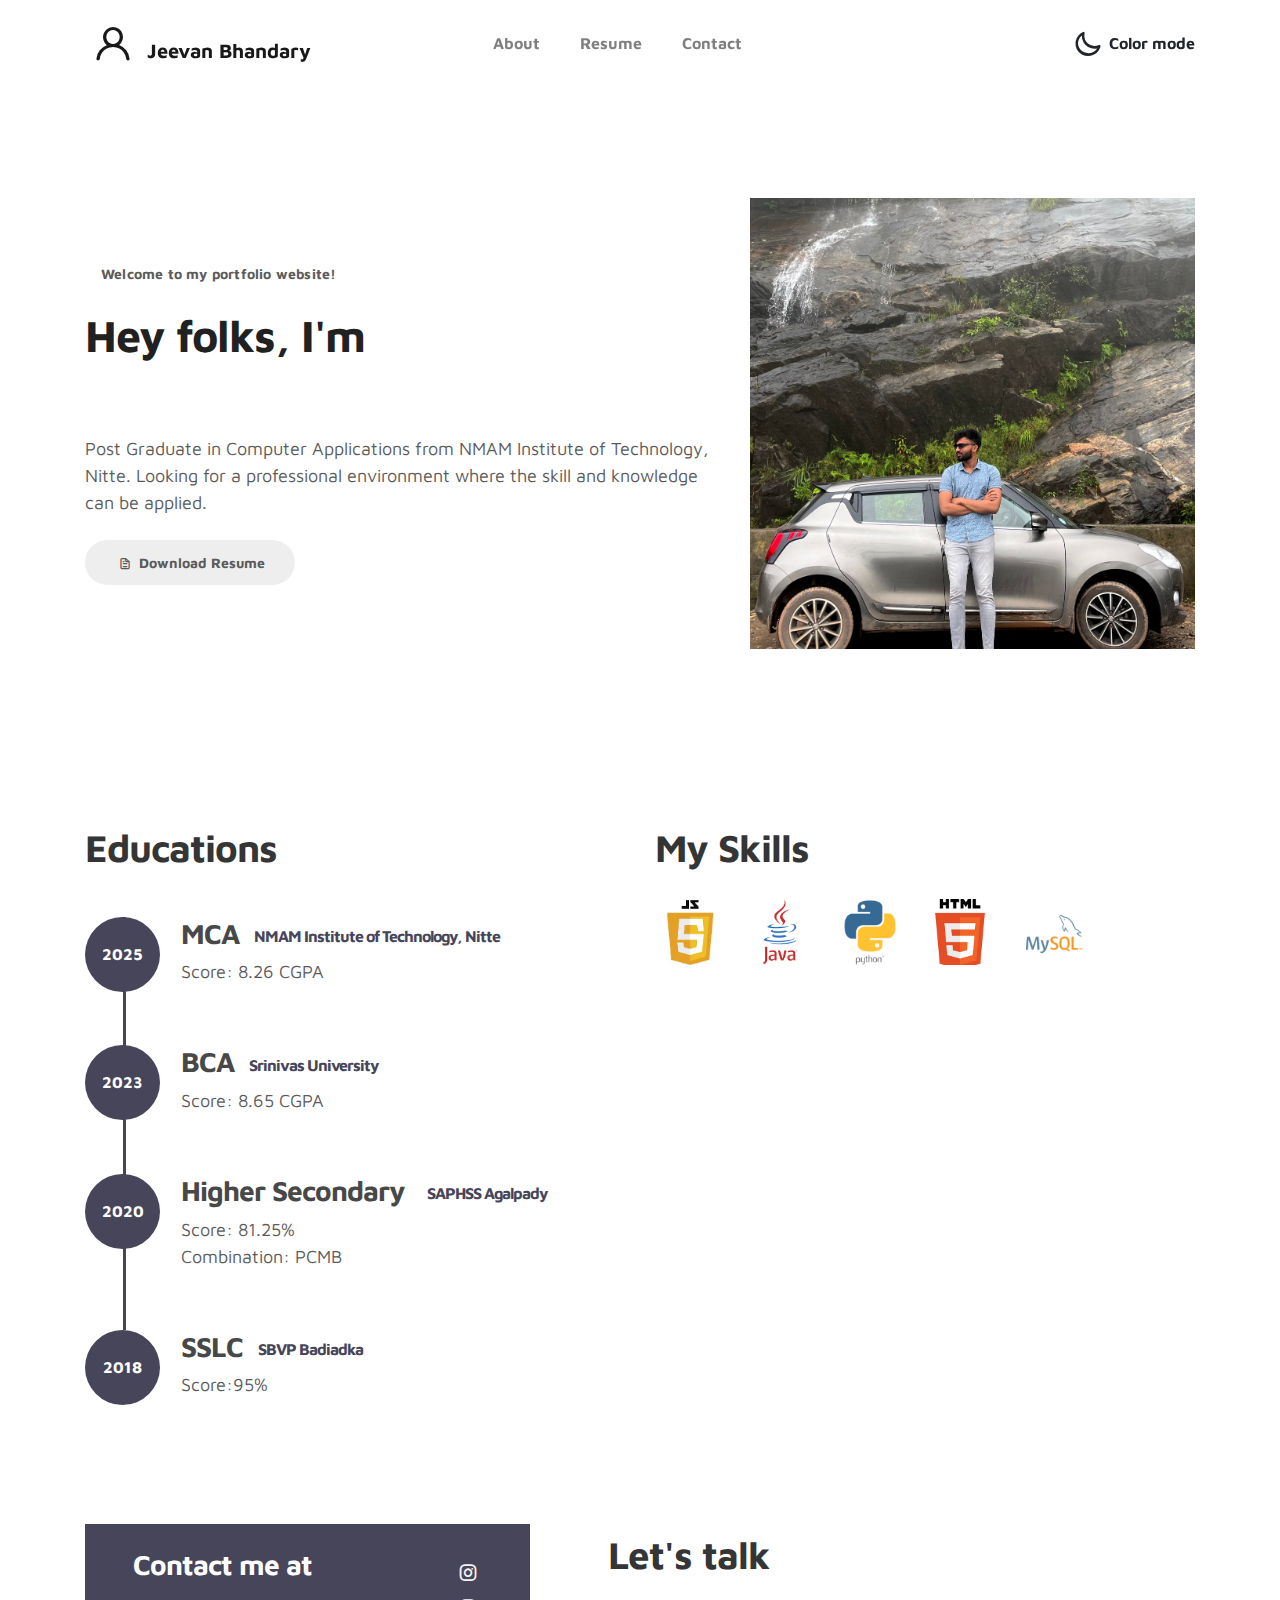
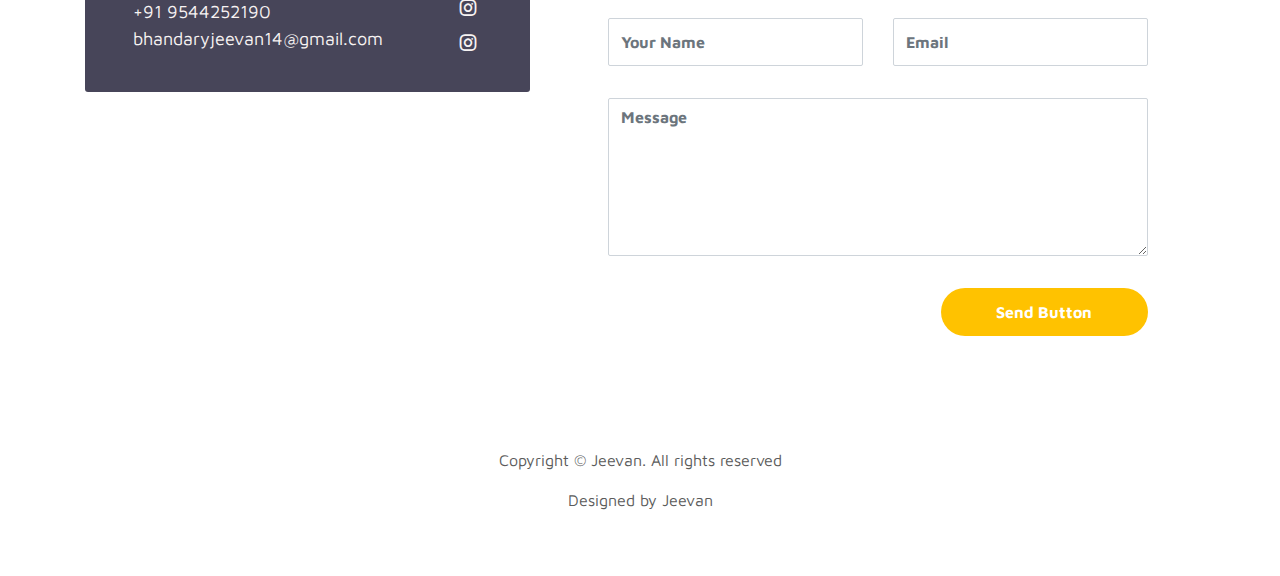
==== index.html @ 978b97c2 "Initial Commit" ====
<!doctype html>
<html lang="en">
  <head>
    <meta charset="utf-8">
    <meta name="viewport" content="width=device-width, initial-scale=1, shrink-to-fit=no">
    <meta name="description" content="">
    <meta name="author" content="">

    <title>Jeevan  Bhandary</title>

    <link rel="stylesheet" href="css/bootstrap.min.css">
    <link rel="stylesheet" href="css/unicons.css">
    <link rel="stylesheet" href="css/owl.carousel.min.css">
    <link rel="stylesheet" href="css/owl.theme.default.min.css">

    <!-- MAIN STYLE -->
    <link rel="stylesheet" href="css/tooplate-style.css">
    
<!--

Tooplate 2115 Marvel

https://www.tooplate.com/view/2115-marvel

-->
  </head>
  <body>

    <!-- MENU -->
    <nav class="navbar navbar-expand-sm navbar-light">
        <div class="container">
            <a class="navbar-brand" href="index.html"><i class='uil uil-user'></i> Jeevan Bhandary</a>

            <button class="navbar-toggler" type="button" data-toggle="collapse" data-target="#navbarNav" aria-controls="navbarNav" aria-expanded="false"
                aria-label="Toggle navigation">
                <span class="navbar-toggler-icon"></span>
                <span class="navbar-toggler-icon"></span>
                <span class="navbar-toggler-icon"></span>
            </button>

            <div class="collapse navbar-collapse" id="navbarNav">
                <ul class="navbar-nav mx-auto">
                    <li class="nav-item">
                        <a href="#about" class="nav-link"><span data-hover="About">About</span></a>
                    </li>
                    <!-- <li class="nav-item">
                        <a href="#project" class="nav-link"><span data-hover="Projects">Projects</span></a>
                    </li> -->
                    <li class="nav-item">
                        <a href="#resume" class="nav-link"><span data-hover="Resume">Resume</span></a>
                    </li>
                    <li class="nav-item">
                        <a href="#contact" class="nav-link"><span data-hover="Contact">Contact</span></a>
                    </li>
                </ul>

                <ul class="navbar-nav ml-lg-auto">
                    <div class="ml-lg-4">
                      <div class="color-mode d-lg-flex justify-content-center align-items-center">
                        <i class="color-mode-icon"></i>
                        Color mode
                      </div>
                    </div>
                </ul>
            </div>
        </div>
    </nav>

    <!-- ABOUT -->
    <section class="about full-screen d-lg-flex justify-content-center align-items-center" id="about">
        <div class="container">
            <div class="row">
                
                <div class="col-lg-7 col-md-12 col-12 d-flex align-items-center">
                    <div class="about-text">
                        <small class="small-text">Welcome to <span class="mobile-block">my portfolio website!</span></small>
                        <h1 class="animated animated-text">
                            <span class="mr-2">Hey folks, I'm</span>
                                <div class="animated-info">
                                    <span class="animated-item">Jeevan Bhandary </span>
                                    <span class="animated-item">MCA STUDENT</span>
                                    <span class="animated-item">Aspiring Software Developer</span>
                                </div>
                        </h1>
<br><br>
                        <p>Post Graduate in Computer Applications from NMAM Institute of Technology, Nitte.  Looking for a professional environment where the skill and knowledge can be applied.</p>
                        
                        <div class="custom-btn-group mt-4">
                          <a href="https://drive.google.com/file/d/1LUV8qBzth791BKgAysu0DZSqopSw77GV/view?usp=sharing" class="btn mr-lg-2 custom-btn"><i class='uil uil-file-alt'></i> Download Resume</a>
                          <!-- <a href="#contact" class="btn custom-btn custom-btn-bg custom-btn-link">Get a free quote</a> -->
                        </div>
                    </div>
                </div>

                <div class="col-lg-5 col-md-12 col-12">
                    <div class="about-image svg">
                        <img src="images/undraw/my_pic.jpg" class="img-fluid" alt="svg image">
                    </div>
                </div>

            </div>
        </div>
    </section>

    <!-- PROJECTS -->
    <!-- <section class="project py-5" id="project">
        <div class="container">
                
                <div class="row">
                  <div class="col-lg-11 text-center mx-auto col-12">

                      <div class="col-lg-8 mx-auto">
                        <h2>Things I have designed for digital media agencies</h2>
                      </div>

                      <div class="owl-carousel owl-theme">
                        <div class="item">
                          <div class="project-info">
                            <img src="images/project/project-image01.png" class="img-fluid" alt="project image">
                          </div>
                        </div>

                        <div class="item">
                          <div class="project-info">
                            <img src="images/project/project-image02.png" class="img-fluid" alt="project image">
                          </div>
                        </div>

                        <div class="item">
                          <div class="project-info">
                            <img src="images/project/project-image03.png" class="img-fluid" alt="project image">
                          </div>
                        </div>

                        <div class="item">
                          <div class="project-info">
                            <img src="images/project/project-image04.png" class="img-fluid" alt="project image">
                          </div>
                        </div>

                        <div class="item">
                          <div class="project-info">
                            <img src="images/project/project-image05.png" class="img-fluid" alt="project image">
                          </div>
                        </div>
                      </div>

                  </div>
                </div>
        </div>
    </section> -->

    <!-- FEATURES -->
    <section class="resume py-5 d-lg-flex justify-content-center align-items-center" id="resume">
        <div class="container">
            <div class="row">

                <!-- <div class="col-lg-6 col-12">
                  <h2 class="mb-4">Experiences</h2>

                    <div class="timeline">
                        <div class="timeline-wrapper">
                             <div class="timeline-yr">
                                  <span>2019</span>
                             </div>
                             <div class="timeline-info">
                                  <h3><span>Project Manager</span><small>Best Studio</small></h3>
                                  <p>Proin ornare non purus ut rutrum. Nulla facilisi. Aliquam laoreet libero ac pharetra feugiat. Cras ac fermentum nunc, a faucibus nunc.</p>
                             </div>
                        </div>

                        <div class="timeline-wrapper">
                            <div class="timeline-yr">
                                <span>2018</span>
                            </div>
                            <div class="timeline-info">
                                <h3><span>UX Designer</span><small>Digital Ace</small></h3>
                                <p>Fusce rutrum augue id orci rhoncus molestie. Nunc auctor dignissim lacus vel iaculis.</p>
                            </div>
                        </div>

                        <div class="timeline-wrapper">
                            <div class="timeline-yr">
                                <span>2016</span>
                            </div>
                            <div class="timeline-info">
                                <h3><span>UI Freelancer</h3>
                                <p>Sed fringilla vitae enim sit amet cursus. Sed cursus dictum tortor quis pharetra. Pellentesque habitant morbi tristique senectus et netus et malesuada fames ac turpis egestas.</p>
                            </div>
                        </div>
                        
                        <div class="timeline-wrapper">
                            <div class="timeline-yr">
                                <span>2014</span>
                            </div>
                            <div class="timeline-info">
                                <h3><span>Junior Designer<small>Crafted Co.</small></h3>
                                <p>Cras scelerisque scelerisque condimentum. Nullam at volutpat mi. Nunc auctor ipsum eget magna consequat viverra.</p>
                            </div>
                        </div>

                    </div>
                </div> -->

                <div class="col-lg-6 col-12">
                  <h2 class="mb-4 mobile-mt-2">Educations</h2>

                    <div class="timeline">
                      <div class="timeline-wrapper">
                        <div class="timeline-yr">
                            <span>2025</span>
                        </div>
                        <div class="timeline-info">
                            <h3><span>MCA</span><small>NMAM Institute of Technology, Nitte</small></h3>
                            <p>Score: 8.26 CGPA</p>
                        </div>
                    </div>
                        <div class="timeline-wrapper">
                             <div class="timeline-yr">
                                  <span>2023</span>
                             </div>
                             <div class="timeline-info">
                                  <h3><span>BCA</span><small>Srinivas University</small></h3>
                                  <p> Score: 8.65 CGPA</p>
                             </div>
                        </div>

                        <div class="timeline-wrapper">
                            <div class="timeline-yr">
                                <span>2020</span>
                            </div>
                            <div class="timeline-info">
                                <h3><span>Higher Secondary </span><small>SAPHSS Agalpady</small></h3>
                                <p>Score: 81.25%<br>Combination: PCMB</p>
                            </div>
                        </div>
                        
                        <div class="timeline-wrapper">
                            <div class="timeline-yr">
                                <span>2018</span>
                            </div>
                            <div class="timeline-info">
                              <h3><span>SSLC</span><small>SBVP Badiadka</small></h3>
                              <p>Score:95%</p>
                            </div>
                        </div>

                    </div>
                </div>

                <div class="col-lg-6 col-12">
                  <h2 class="mb-4 mobile-mt-2">My Skills</h2>

                       
                  <img src="images/undraw/js.jpeg" height="70" width="70" class="img-fluid" alt="svg image">&nbsp; &nbsp;
                  <img src="images/undraw/java.png" height="70" width="70" class="img-fluid" alt="svg image">&nbsp; &nbsp; 
                  <img src="images/undraw/python.png" height="70" width="70" class="img-fluid" alt="svg image">&nbsp; &nbsp;
                  <img src="images/undraw/html.png" height="70" width="70" class="img-fluid" alt="svg image">&nbsp; &nbsp;
                  <img src="images/undraw/mysql.png" height="80" width="80" class="img-fluid" alt="svg image">&nbsp; &nbsp;


                </div>
                    

                    </div>
                </div>
                
          
    </section>

    <!-- CONTACT -->
    <section class="contact py-5" id="contact">
      <div class="container">
        <div class="row">
          
          <div class="col-lg-5 mr-lg-5 col-12">
            <!-- <div class="google-map w-100">
              <iframe src="https://www.google.com/maps/embed?pb=!1m18!1m12!1m3!1d12088.558402180099!2d-73.99373482142036!3d40.75895421922642!2m3!1f0!2f0!3f0!3m2!1i1024!2i768!4f13.1!3m3!1m2!1s0x89c25855b8fb3083%3A0xa0f9aef176042a5c!2sTheater+District%2C+New+York%2C+NY%2C+USA!5e0!3m2!1sen!2smm!4v1549875377188" width="400" height="300" frameborder="0" style="border:0" allowfullscreen></iframe>
            </div> -->

            <div class="contact-info d-flex justify-content-between align-items-center py-4 px-lg-5">
                <div class="contact-info-item">
                  <h3 class="mb-3 text-white">Contact me at</h3>
                  <p class="footer-text mb-0">+91 9544252190</p>
                  <p><a href="mailto:bhandaryjeevan14@gmail.com">bhandaryjeevan14@gmail.com</a></p>
                </div>

                <ul class="social-links">
                     <li><a href="https://github.com/jeevanbhandary" class="uil uil-instagram" data-toggle="tooltip" data-placement="left" title="Dribbble"></a></li>
                     <li><a href="#" class="uil uil-instagram" data-toggle="tooltip" data-placement="left" title="Instagram"></a></li>
                     <li><a href="https://www.linkedin.com/in/jeevan-bhandary/" class="uil uil-instagram" data-toggle="tooltip" data-placement="left" title="Youtube"></a></li>
                </ul>
            </div>
          </div>

          <div class="col-lg-6 col-12">
            <div class="contact-form">
              <h2 class="mb-4"> Let's talk</h2>

              <form action="" method="get">
                <div class="row">
                  <div class="col-lg-6 col-12">
                    <input type="text" class="form-control" name="name" placeholder="Your Name" id="name">
                  </div>

                  <div class="col-lg-6 col-12">
                    <input type="email" class="form-control" name="email" placeholder="Email" id="email">
                  </div>

                  <div class="col-12">
                    <textarea name="message" rows="6" class="form-control" id="message" placeholder="Message"></textarea>
                  </div>

                  <div class="ml-lg-auto col-lg-5 col-12">
                    <input type="submit" class="form-control submit-btn" value="Send Button">
                  </div>
                </div>
              </form>
            </div>
          </div>

        </div>
      </div>
    </section>

    <!-- FOOTER -->
     <footer class="footer py-5">
          <div class="container">
               <div class="row">

                    <div class="col-lg-12 col-12">                                
                        <p class="copyright-text text-center">Copyright &copy; Jeevan. All rights reserved</p>
                        <p class="copyright-text text-center">Designed by Jeevan</p>
                    </div>
                    
               </div>
          </div>
     </footer>

    <script src="js/jquery-3.3.1.min.js"></script>
    <script src="js/popper.min.js"></script>
    <script src="js/bootstrap.min.js"></script>
    <script src="js/Headroom.js"></script>
    <script src="js/jQuery.headroom.js"></script>
    <script src="js/owl.carousel.min.js"></script>
    <script src="js/smoothscroll.js"></script>
    <script src="js/custom.js"></script>

  </body>
</html>
---- css/unicons.css ----
@font-face {
  font-family: 'unicons';
  src: url('../font/unicons.eot?42479262');
  src: url('../font/unicons.eot?42479262#iefix') format('embedded-opentype'),
       url('../font/unicons.woff2?42479262') format('woff2'),
       url('../font/unicons.woff?42479262') format('woff'),
       url('../font/unicons.ttf?42479262') format('truetype'),
       url('../font/unicons.svg?42479262#unicons') format('svg');
  font-weight: normal;
  font-style: normal;
}
/* Chrome hack: SVG is rendered more smooth in Windozze. 100% magic, uncomment if you need it. */
/* Note, that will break hinting! In other OS-es font will be not as sharp as it could be */
/*
@media screen and (-webkit-min-device-pixel-ratio:0) {
  @font-face {
    font-family: 'unicons';
    src: url('../font/unicons.svg?42479262#unicons') format('svg');
  }
}
*/
 
 [class^="uil-"]:before, [class*=" uil-"]:before {
  font-family: "unicons";
  font-style: normal;
  font-weight: normal;
  speak: none;
 
  display: inline-block;
  text-decoration: inherit;
  width: 1em;
  margin-right: .2em;
  text-align: center;
  /* opacity: .8; */
 
  /* For safety - reset parent styles, that can break glyph codes*/
  font-variant: normal;
  text-transform: none;
 
  /* fix buttons height, for twitter bootstrap */
  line-height: 1em;
 
  /* Animation center compensation - margins should be symmetric */
  /* remove if not needed */
  margin-left: .2em;
 
  /* you can be more comfortable with increased icons size */
  /* font-size: 120%; */
 
  /* Font smoothing. That was taken from TWBS */
  -webkit-font-smoothing: antialiased;
  -moz-osx-font-smoothing: grayscale;
 
  /* Uncomment for 3D effect */
  /* text-shadow: 1px 1px 1px rgba(127, 127, 127, 0.3); */
}
 
.uil-abacus:before { content: '\e800'; } /* '' */
.uil-accessible-icon-alt:before { content: '\e801'; } /* '' */
.uil-adjust-alt:before { content: '\e802'; } /* '' */
.uil-adjust-circle:before { content: '\e803'; } /* '' */
.uil-adjust-half:before { content: '\e804'; } /* '' */
.uil-adjust:before { content: '\e805'; } /* '' */
.uil-airplay:before { content: '\e806'; } /* '' */
.uil-align-alt:before { content: '\e807'; } /* '' */
.uil-align-center-alt:before { content: '\e808'; } /* '' */
.uil-align-center-h:before { content: '\e809'; } /* '' */
.uil-align-center-justify:before { content: '\e80a'; } /* '' */
.uil-align-center-v:before { content: '\e80b'; } /* '' */
.uil-align-center:before { content: '\e80c'; } /* '' */
.uil-align-justify:before { content: '\e80d'; } /* '' */
.uil-align-left-justify:before { content: '\e80e'; } /* '' */
.uil-align-left:before { content: '\e80f'; } /* '' */
.uil-align-letter-right:before { content: '\e810'; } /* '' */
.uil-align-right-justify:before { content: '\e811'; } /* '' */
.uil-align-right:before { content: '\e812'; } /* '' */
.uil-align:before { content: '\e813'; } /* '' */
.uil-ambulance:before { content: '\e814'; } /* '' */
.uil-analysis:before { content: '\e815'; } /* '' */
.uil-analytics:before { content: '\e816'; } /* '' */
.uil-anchor:before { content: '\e817'; } /* '' */
.uil-android-phone-slash:before { content: '\e818'; } /* '' */
.uil-angle-double-down:before { content: '\e819'; } /* '' */
.uil-angle-double-left:before { content: '\e81a'; } /* '' */
.uil-angle-double-right:before { content: '\e81b'; } /* '' */
.uil-angle-double-up:before { content: '\e81c'; } /* '' */
.uil-angle-down:before { content: '\e81d'; } /* '' */
.uil-angle-left:before { content: '\e81e'; } /* '' */
.uil-angle-right-b:before { content: '\e81f'; } /* '' */
.uil-angle-right:before { content: '\e820'; } /* '' */
.uil-angle-up:before { content: '\e821'; } /* '' */
.uil-annoyed-alt:before { content: '\e822'; } /* '' */
.uil-annoyed:before { content: '\e823'; } /* '' */
.uil-apps:before { content: '\e824'; } /* '' */
.uil-archive-alt:before { content: '\e825'; } /* '' */
.uil-archive:before { content: '\e826'; } /* '' */
.uil-arrow-break:before { content: '\e827'; } /* '' */
.uil-arrow-circle-down:before { content: '\e828'; } /* '' */
.uil-arrow-circle-left:before { content: '\e829'; } /* '' */
.uil-arrow-circle-right:before { content: '\e82a'; } /* '' */
.uil-arrow-circle-up:before { content: '\e82b'; } /* '' */
.uil-arrow-compress-h:before { content: '\e82c'; } /* '' */
.uil-arrow-down-left:before { content: '\e82d'; } /* '' */
.uil-arrow-down-right:before { content: '\e82e'; } /* '' */
.uil-arrow-down:before { content: '\e82f'; } /* '' */
.uil-arrow-from-right:before { content: '\e830'; } /* '' */
.uil-arrow-from-top:before { content: '\e831'; } /* '' */
.uil-arrow-growth:before { content: '\e832'; } /* '' */
.uil-arrow-left:before { content: '\e833'; } /* '' */
.uil-arrow-random:before { content: '\e834'; } /* '' */
.uil-arrow-resize-diagonal:before { content: '\e835'; } /* '' */
.uil-arrow-right:before { content: '\e836'; } /* '' */
.uil-arrow-to-bottom:before { content: '\e837'; } /* '' */
.uil-arrow-to-right:before { content: '\e838'; } /* '' */
.uil-arrow-up-left:before { content: '\e839'; } /* '' */
.uil-arrow-up-right:before { content: '\e83a'; } /* '' */
.uil-arrow-up:before { content: '\e83b'; } /* '' */
.uil-arrows-h-alt:before { content: '\e83c'; } /* '' */
.uil-arrows-h:before { content: '\e83d'; } /* '' */
.uil-arrows-left-down:before { content: '\e83e'; } /* '' */
.uil-arrows-maximize:before { content: '\e83f'; } /* '' */
.uil-arrows-merge:before { content: '\e840'; } /* '' */
.uil-arrows-resize-h:before { content: '\e841'; } /* '' */
.uil-arrows-resize-v:before { content: '\e842'; } /* '' */
.uil-arrows-resize:before { content: '\e843'; } /* '' */
.uil-arrows-right-down:before { content: '\e844'; } /* '' */
.uil-arrows-shrink-h:before { content: '\e845'; } /* '' */
.uil-arrows-shrink-v:before { content: '\e846'; } /* '' */
.uil-arrows-up-right:before { content: '\e847'; } /* '' */
.uil-arrows-v-alt:before { content: '\e848'; } /* '' */
.uil-arrows-v:before { content: '\e849'; } /* '' */
.uil-at:before { content: '\e84a'; } /* '' */
.uil-atm-card:before { content: '\e84b'; } /* '' */
.uil-atom:before { content: '\e84c'; } /* '' */
.uil-auto-flash:before { content: '\e84d'; } /* '' */
.uil-award-alt:before { content: '\e84e'; } /* '' */
.uil-award:before { content: '\e84f'; } /* '' */
.uil-baby-carriage:before { content: '\e850'; } /* '' */
.uil-backpack:before { content: '\e851'; } /* '' */
.uil-backspace:before { content: '\e852'; } /* '' */
.uil-backward:before { content: '\e853'; } /* '' */
.uil-bag-alt:before { content: '\e854'; } /* '' */
.uil-bag-slash:before { content: '\e855'; } /* '' */
.uil-bag:before { content: '\e856'; } /* '' */
.uil-ball:before { content: '\e857'; } /* '' */
.uil-ban:before { content: '\e858'; } /* '' */
.uil-bars:before { content: '\e859'; } /* '' */
.uil-basketball-hoop:before { content: '\e85a'; } /* '' */
.uil-basketball:before { content: '\e85b'; } /* '' */
.uil-battery-bolt:before { content: '\e85c'; } /* '' */
.uil-battery-empty:before { content: '\e85d'; } /* '' */
.uil-bed-double:before { content: '\e85e'; } /* '' */
.uil-bed:before { content: '\e85f'; } /* '' */
.uil-bell-school:before { content: '\e860'; } /* '' */
.uil-bell-slash:before { content: '\e861'; } /* '' */
.uil-bill:before { content: '\e862'; } /* '' */
.uil-bitcoin-circle:before { content: '\e863'; } /* '' */
.uil-bitcoin:before { content: '\e864'; } /* '' */
.uil-bluetooth-b:before { content: '\e865'; } /* '' */
.uil-bolt-alt:before { content: '\e866'; } /* '' */
.uil-bolt-slash:before { content: '\e867'; } /* '' */
.uil-bolt:before { content: '\e868'; } /* '' */
.uil-book-alt:before { content: '\e869'; } /* '' */
.uil-book-medical:before { content: '\e86a'; } /* '' */
.uil-book-open:before { content: '\e86b'; } /* '' */
.uil-book-reader:before { content: '\e86c'; } /* '' */
.uil-book:before { content: '\e86d'; } /* '' */
.uil-bookmark-full:before { content: '\e86e'; } /* '' */
.uil-bookmark:before { content: '\e86f'; } /* '' */
.uil-books:before { content: '\e870'; } /* '' */
.uil-boombox:before { content: '\e871'; } /* '' */
.uil-border-alt:before { content: '\e872'; } /* '' */
.uil-border-bottom:before { content: '\e873'; } /* '' */
.uil-border-clear:before { content: '\e874'; } /* '' */
.uil-border-horizontal:before { content: '\e875'; } /* '' */
.uil-border-inner:before { content: '\e876'; } /* '' */
.uil-border-left:before { content: '\e877'; } /* '' */
.uil-border-out:before { content: '\e878'; } /* '' */
.uil-border-right:before { content: '\e879'; } /* '' */
.uil-border-top:before { content: '\e87a'; } /* '' */
.uil-border-vertical:before { content: '\e87b'; } /* '' */
.uil-box:before { content: '\e87c'; } /* '' */
.uil-briefcase-alt:before { content: '\e87d'; } /* '' */
.uil-briefcase:before { content: '\e87e'; } /* '' */
.uil-bright:before { content: '\e87f'; } /* '' */
.uil-brightness-empty:before { content: '\e880'; } /* '' */
.uil-brightness-half:before { content: '\e881'; } /* '' */
.uil-brightness-low:before { content: '\e882'; } /* '' */
.uil-brightness-minus:before { content: '\e883'; } /* '' */
.uil-brightness-plus:before { content: '\e884'; } /* '' */
.uil-brightness:before { content: '\e885'; } /* '' */
.uil-bring-bottom:before { content: '\e886'; } /* '' */
.uil-bring-front:before { content: '\e887'; } /* '' */
.uil-brush-alt:before { content: '\e888'; } /* '' */
.uil-bug:before { content: '\e889'; } /* '' */
.uil-building:before { content: '\e88a'; } /* '' */
.uil-bullseye:before { content: '\e88b'; } /* '' */
.uil-bus-alt:before { content: '\e88c'; } /* '' */
.uil-bus-school:before { content: '\e88d'; } /* '' */
.uil-bus:before { content: '\e88e'; } /* '' */
.uil-calcualtor:before { content: '\e88f'; } /* '' */
.uil-calculator-alt:before { content: '\e890'; } /* '' */
.uil-calendar-alt:before { content: '\e891'; } /* '' */
.uil-calendar-slash:before { content: '\e892'; } /* '' */
.uil-calender:before { content: '\e893'; } /* '' */
.uil-calling:before { content: '\e894'; } /* '' */
.uil-camera-plus:before { content: '\e895'; } /* '' */
.uil-camera-slash:before { content: '\e896'; } /* '' */
.uil-camera:before { content: '\e897'; } /* '' */
.uil-cancel:before { content: '\e898'; } /* '' */
.uil-capsule:before { content: '\e899'; } /* '' */
.uil-capture:before { content: '\e89a'; } /* '' */
.uil-car-sideview:before { content: '\e89b'; } /* '' */
.uil-car-slash:before { content: '\e89c'; } /* '' */
.uil-car-wash:before { content: '\e89d'; } /* '' */
.uil-car:before { content: '\e89e'; } /* '' */
.uil-card-atm:before { content: '\e89f'; } /* '' */
.uil-caret-right:before { content: '\e8a0'; } /* '' */
.uil-cart:before { content: '\e8a1'; } /* '' */
.uil-cell:before { content: '\e8a2'; } /* '' */
.uil-celsius:before { content: '\e8a3'; } /* '' */
.uil-chart-bar-alt:before { content: '\e8a4'; } /* '' */
.uil-chart-bar:before { content: '\e8a5'; } /* '' */
.uil-chart-down:before { content: '\e8a6'; } /* '' */
.uil-chart-growth-alt:before { content: '\e8a7'; } /* '' */
.uil-chart-growth:before { content: '\e8a8'; } /* '' */
.uil-chart-line:before { content: '\e8a9'; } /* '' */
.uil-chart-pie-alt:before { content: '\e8aa'; } /* '' */
.uil-chart-pie:before { content: '\e8ab'; } /* '' */
.uil-chart:before { content: '\e8ac'; } /* '' */
.uil-chat-bubble-user:before { content: '\e8ad'; } /* '' */
.uil-chat-info:before { content: '\e8ae'; } /* '' */
.uil-chat:before { content: '\e8af'; } /* '' */
.uil-check-circle:before { content: '\e8b0'; } /* '' */
.uil-check-square:before { content: '\e8b1'; } /* '' */
.uil-check:before { content: '\e8b2'; } /* '' */
.uil-circle-layer:before { content: '\e8b3'; } /* '' */
.uil-circle:before { content: '\e8b4'; } /* '' */
.uil-circuit:before { content: '\e8b5'; } /* '' */
.uil-clapper-board:before { content: '\e8b6'; } /* '' */
.uil-clipboard-alt:before { content: '\e8b7'; } /* '' */
.uil-clipboard-blank:before { content: '\e8b8'; } /* '' */
.uil-clipboard-notes:before { content: '\e8b9'; } /* '' */
.uil-clipboard:before { content: '\e8ba'; } /* '' */
.uil-clock-eight:before { content: '\e8bb'; } /* '' */
.uil-clock-five:before { content: '\e8bc'; } /* '' */
.uil-clock-nine:before { content: '\e8bd'; } /* '' */
.uil-clock-seven:before { content: '\e8be'; } /* '' */
.uil-clock-ten:before { content: '\e8bf'; } /* '' */
.uil-clock-three:before { content: '\e8c0'; } /* '' */
.uil-clock-two:before { content: '\e8c1'; } /* '' */
.uil-clock:before { content: '\e8c2'; } /* '' */
.uil-closed-captioning:before { content: '\e8c3'; } /* '' */
.uil-cloud-block:before { content: '\e8c4'; } /* '' */
.uil-cloud-bookmark:before { content: '\e8c5'; } /* '' */
.uil-cloud-check:before { content: '\e8c6'; } /* '' */
.uil-cloud-computing:before { content: '\e8c7'; } /* '' */
.uil-cloud-data-connection:before { content: '\e8c8'; } /* '' */
.uil-cloud-database-tree:before { content: '\e8c9'; } /* '' */
.uil-cloud-download:before { content: '\e8ca'; } /* '' */
.uil-cloud-drizzle:before { content: '\e8cb'; } /* '' */
.uil-cloud-exclamation:before { content: '\e8cc'; } /* '' */
.uil-cloud-hail:before { content: '\e8cd'; } /* '' */
.uil-cloud-heart:before { content: '\e8ce'; } /* '' */
.uil-cloud-info:before { content: '\e8cf'; } /* '' */
.uil-cloud-lock:before { content: '\e8d0'; } /* '' */
.uil-cloud-meatball:before { content: '\e8d1'; } /* '' */
.uil-cloud-moon-hail:before { content: '\e8d2'; } /* '' */
.uil-cloud-moon-meatball:before { content: '\e8d3'; } /* '' */
.uil-cloud-moon-rain:before { content: '\e8d4'; } /* '' */
.uil-cloud-moon-showers:before { content: '\e8d5'; } /* '' */
.uil-cloud-moon:before { content: '\e8d6'; } /* '' */
.uil-cloud-question:before { content: '\e8d7'; } /* '' */
.uil-cloud-rain-sun:before { content: '\e8d8'; } /* '' */
.uil-cloud-rain:before { content: '\e8d9'; } /* '' */
.uil-cloud-redo:before { content: '\e8da'; } /* '' */
.uil-cloud-set:before { content: '\e8db'; } /* '' */
.uil-cloud-share:before { content: '\e8dc'; } /* '' */
.uil-cloud-shield:before { content: '\e8dd'; } /* '' */
.uil-cloud-showers-alt:before { content: '\e8de'; } /* '' */
.uil-cloud-showers-heavy:before { content: '\e8df'; } /* '' */
.uil-cloud-showers:before { content: '\e8e0'; } /* '' */
.uil-cloud-slash:before { content: '\e8e1'; } /* '' */
.uil-cloud-sun-hail:before { content: '\e8e2'; } /* '' */
.uil-cloud-sun-meatball:before { content: '\e8e3'; } /* '' */
.uil-cloud-sun-rain-alt:before { content: '\e8e4'; } /* '' */
.uil-cloud-sun-rain:before { content: '\e8e5'; } /* '' */
.uil-cloud-sun-tear:before { content: '\e8e6'; } /* '' */
.uil-cloud-sun:before { content: '\e8e7'; } /* '' */
.uil-cloud-times:before { content: '\e8e8'; } /* '' */
.uil-cloud-unlock:before { content: '\e8e9'; } /* '' */
.uil-cloud-upload:before { content: '\e8ea'; } /* '' */
.uil-cloud-wifi:before { content: '\e8eb'; } /* '' */
.uil-cloud-wind:before { content: '\e8ec'; } /* '' */
.uil-cloud:before { content: '\e8ed'; } /* '' */
.uil-clouds:before { content: '\e8ee'; } /* '' */
.uil-club:before { content: '\e8ef'; } /* '' */
.uil-code:before { content: '\e8f0'; } /* '' */
.uil-coffee:before { content: '\e8f1'; } /* '' */
.uil-cog:before { content: '\e8f2'; } /* '' */
.uil-coins:before { content: '\e8f3'; } /* '' */
.uil-columns:before { content: '\e8f4'; } /* '' */
.uil-comment-alt-block:before { content: '\e8f5'; } /* '' */
.uil-comment-alt-chart-lines:before { content: '\e8f6'; } /* '' */
.uil-comment-alt-check:before { content: '\e8f7'; } /* '' */
.uil-comment-alt-dots:before { content: '\e8f8'; } /* '' */
.uil-comment-alt-download:before { content: '\e8f9'; } /* '' */
.uil-comment-alt-edit:before { content: '\e8fa'; } /* '' */
.uil-comment-alt-exclamation:before { content: '\e8fb'; } /* '' */
.uil-comment-alt-heart:before { content: '\e8fc'; } /* '' */
.uil-comment-alt-image:before { content: '\e8fd'; } /* '' */
.uil-comment-alt-info:before { content: '\e8fe'; } /* '' */
.uil-comment-alt-lines:before { content: '\e8ff'; } /* '' */
.uil-comment-alt-lock:before { content: '\e900'; } /* '' */
.uil-comment-alt-medical:before { content: '\e901'; } /* '' */
.uil-comment-alt-message:before { content: '\e902'; } /* '' */
.uil-comment-alt-notes:before { content: '\e903'; } /* '' */
.uil-comment-alt-plus:before { content: '\e904'; } /* '' */
.uil-comment-alt-question:before { content: '\e905'; } /* '' */
.uil-comment-alt-redo:before { content: '\e906'; } /* '' */
.uil-comment-alt-search:before { content: '\e907'; } /* '' */
.uil-comment-alt-share:before { content: '\e908'; } /* '' */
.uil-comment-alt-shield:before { content: '\e909'; } /* '' */
.uil-comment-alt-upload:before { content: '\e90a'; } /* '' */
.uil-comment-alt-verify:before { content: '\e90b'; } /* '' */
.uil-comment-alt:before { content: '\e90c'; } /* '' */
.uil-comment-block:before { content: '\e90d'; } /* '' */
.uil-comment-chart-line:before { content: '\e90e'; } /* '' */
.uil-comment-check:before { content: '\e90f'; } /* '' */
.uil-comment-dots:before { content: '\e910'; } /* '' */
.uil-comment-download:before { content: '\e911'; } /* '' */
.uil-comment-edit:before { content: '\e912'; } /* '' */
.uil-comment-exclamation:before { content: '\e913'; } /* '' */
.uil-comment-heart:before { content: '\e914'; } /* '' */
.uil-comment-image:before { content: '\e915'; } /* '' */
.uil-comment-info-alt:before { content: '\e916'; } /* '' */
.uil-comment-info:before { content: '\e917'; } /* '' */
.uil-comment-lines:before { content: '\e918'; } /* '' */
.uil-comment-lock:before { content: '\e919'; } /* '' */
.uil-comment-medical:before { content: '\e91a'; } /* '' */
.uil-comment-message:before { content: '\e91b'; } /* '' */
.uil-comment-notes:before { content: '\e91c'; } /* '' */
.uil-comment-plus:before { content: '\e91d'; } /* '' */
.uil-comment-question:before { content: '\e91e'; } /* '' */
.uil-comment-redo:before { content: '\e91f'; } /* '' */
.uil-comment-search:before { content: '\e920'; } /* '' */
.uil-comment-share:before { content: '\e921'; } /* '' */
.uil-comment-shield:before { content: '\e922'; } /* '' */
.uil-comment-slash:before { content: '\e923'; } /* '' */
.uil-comment-upload:before { content: '\e924'; } /* '' */
.uil-comment-verify:before { content: '\e925'; } /* '' */
.uil-comment:before { content: '\e926'; } /* '' */
.uil-comments-alt:before { content: '\e927'; } /* '' */
.uil-comments:before { content: '\e928'; } /* '' */
.uil-commnet-alt-slash:before { content: '\e929'; } /* '' */
.uil-compact-disc:before { content: '\e92a'; } /* '' */
.uil-compass:before { content: '\e92b'; } /* '' */
.uil-compress-alt-left:before { content: '\e92c'; } /* '' */
.uil-compress-alt:before { content: '\e92d'; } /* '' */
.uil-compress-arrows:before { content: '\e92e'; } /* '' */
.uil-compress-lines:before { content: '\e92f'; } /* '' */
.uil-compress-point:before { content: '\e930'; } /* '' */
.uil-compress-v:before { content: '\e931'; } /* '' */
.uil-compress:before { content: '\e932'; } /* '' */
.uil-computer-mouse:before { content: '\e933'; } /* '' */
.uil-confused:before { content: '\e934'; } /* '' */
.uil-constructor:before { content: '\e935'; } /* '' */
.uil-copy-alt:before { content: '\e936'; } /* '' */
.uil-copy-landscape:before { content: '\e937'; } /* '' */
.uil-copy:before { content: '\e938'; } /* '' */
.uil-copyright:before { content: '\e939'; } /* '' */
.uil-corner-down-left:before { content: '\e93a'; } /* '' */
.uil-corner-down-right-alt:before { content: '\e93b'; } /* '' */
.uil-corner-down-right:before { content: '\e93c'; } /* '' */
.uil-corner-left-down:before { content: '\e93d'; } /* '' */
.uil-corner-right-down:before { content: '\e93e'; } /* '' */
.uil-corner-up-left-alt:before { content: '\e93f'; } /* '' */
.uil-corner-up-left:before { content: '\e940'; } /* '' */
.uil-corner-up-right-alt:before { content: '\e941'; } /* '' */
.uil-corner-up-right:before { content: '\e942'; } /* '' */
.uil-creative-commons-pd-alt:before { content: '\e943'; } /* '' */
.uil-creative-commons-pd:before { content: '\e944'; } /* '' */
.uil-crockery:before { content: '\e945'; } /* '' */
.uil-crop-alt-rotate-left:before { content: '\e946'; } /* '' */
.uil-crop-alt-rotate-right:before { content: '\e947'; } /* '' */
.uil-crop-alt:before { content: '\e948'; } /* '' */
.uil-crosshair-alt:before { content: '\e949'; } /* '' */
.uil-crosshair:before { content: '\e94a'; } /* '' */
.uil-crosshairs:before { content: '\e94b'; } /* '' */
.uil-cube:before { content: '\e94c'; } /* '' */
.uil-data-sharing:before { content: '\e94d'; } /* '' */
.uil-database-alt:before { content: '\e94e'; } /* '' */
.uil-database:before { content: '\e94f'; } /* '' */
.uil-desert:before { content: '\e950'; } /* '' */
.uil-desktop-alt-slash:before { content: '\e951'; } /* '' */
.uil-desktop-alt:before { content: '\e952'; } /* '' */
.uil-desktop-cloud-alt:before { content: '\e953'; } /* '' */
.uil-desktop-slash:before { content: '\e954'; } /* '' */
.uil-desktop:before { content: '\e955'; } /* '' */
.uil-dialpad-alt:before { content: '\e956'; } /* '' */
.uil-dialpad:before { content: '\e957'; } /* '' */
.uil-diamond:before { content: '\e958'; } /* '' */
.uil-diary-alt:before { content: '\e959'; } /* '' */
.uil-diary:before { content: '\e95a'; } /* '' */
.uil-dice-five:before { content: '\e95b'; } /* '' */
.uil-dice-four:before { content: '\e95c'; } /* '' */
.uil-dice-one:before { content: '\e95d'; } /* '' */
.uil-dice-six:before { content: '\e95e'; } /* '' */
.uil-dice-three:before { content: '\e95f'; } /* '' */
.uil-dice-two:before { content: '\e960'; } /* '' */
.uil-direction:before { content: '\e961'; } /* '' */
.uil-directions:before { content: '\e962'; } /* '' */
.uil-dizzy-meh:before { content: '\e963'; } /* '' */
.uil-dna:before { content: '\e964'; } /* '' */
.uil-document-layout-center:before { content: '\e965'; } /* '' */
.uil-document-layout-left:before { content: '\e966'; } /* '' */
.uil-document-layout-right:before { content: '\e967'; } /* '' */
.uil-document:before { content: '\e968'; } /* '' */
.uil-dollar-alt:before { content: '\e969'; } /* '' */
.uil-dollar-sign-alt:before { content: '\e96a'; } /* '' */
.uil-dollar-sign:before { content: '\e96b'; } /* '' */
.uil-down-arrow:before { content: '\e96c'; } /* '' */
.uil-download-alt:before { content: '\e96d'; } /* '' */
.uil-dribbble:before { content: '\e96e'; } /* '' */
.uil-drill:before { content: '\e96f'; } /* '' */
.uil-dropbox:before { content: '\e970'; } /* '' */
.uil-dumbbell:before { content: '\e971'; } /* '' */
.uil-edit-alt:before { content: '\e972'; } /* '' */
.uil-edit:before { content: '\e973'; } /* '' */
.uil-ellipsis-h:before { content: '\e974'; } /* '' */
.uil-ellipsis-v:before { content: '\e975'; } /* '' */
.uil-emoji:before { content: '\e976'; } /* '' */
.uil-enter:before { content: '\e977'; } /* '' */
.uil-entry:before { content: '\e978'; } /* '' */
.uil-envelope-add:before { content: '\e979'; } /* '' */
.uil-envelope-alt:before { content: '\e97a'; } /* '' */
.uil-envelope-block:before { content: '\e97b'; } /* '' */
.uil-envelope-bookmark:before { content: '\e97c'; } /* '' */
.uil-envelope-check:before { content: '\e97d'; } /* '' */
.uil-envelope-download-alt:before { content: '\e97e'; } /* '' */
.uil-envelope-download:before { content: '\e97f'; } /* '' */
.uil-envelope-edit:before { content: '\e980'; } /* '' */
.uil-envelope-exclamation:before { content: '\e981'; } /* '' */
.uil-envelope-heart:before { content: '\e982'; } /* '' */
.uil-envelope-info:before { content: '\e983'; } /* '' */
.uil-envelope-lock:before { content: '\e984'; } /* '' */
.uil-envelope-minus:before { content: '\e985'; } /* '' */
.uil-envelope-open:before { content: '\e986'; } /* '' */
.uil-envelope-question:before { content: '\e987'; } /* '' */
.uil-envelope-receive:before { content: '\e988'; } /* '' */
.uil-envelope-redo:before { content: '\e989'; } /* '' */
.uil-envelope-search:before { content: '\e98a'; } /* '' */
.uil-envelope-send:before { content: '\e98b'; } /* '' */
.uil-envelope-share:before { content: '\e98c'; } /* '' */
.uil-envelope-shield:before { content: '\e98d'; } /* '' */
.uil-envelope-star:before { content: '\e98e'; } /* '' */
.uil-envelope-times:before { content: '\e98f'; } /* '' */
.uil-envelope-upload-alt:before { content: '\e990'; } /* '' */
.uil-envelope-upload:before { content: '\e991'; } /* '' */
.uil-envelope:before { content: '\e992'; } /* '' */
.uil-envelopes:before { content: '\e993'; } /* '' */
.uil-equal-circle:before { content: '\e994'; } /* '' */
.uil-euro-circle:before { content: '\e995'; } /* '' */
.uil-euro:before { content: '\e996'; } /* '' */
.uil-exchange-alt:before { content: '\e997'; } /* '' */
.uil-exchange:before { content: '\e998'; } /* '' */
.uil-exclamation-circle:before { content: '\e999'; } /* '' */
.uil-exclamation-octagon:before { content: '\e99a'; } /* '' */
.uil-exclamation-triangle:before { content: '\e99b'; } /* '' */
.uil-exclude:before { content: '\e99c'; } /* '' */
.uil-exit:before { content: '\e99d'; } /* '' */
.uil-expand-alt:before { content: '\e99e'; } /* '' */
.uil-expand-arrows-alt:before { content: '\e99f'; } /* '' */
.uil-expand-arrows:before { content: '\e9a0'; } /* '' */
.uil-expand-from-corner:before { content: '\e9a1'; } /* '' */
.uil-expand-left:before { content: '\e9a2'; } /* '' */
.uil-export:before { content: '\e9a3'; } /* '' */
.uil-exposure-alt:before { content: '\e9a4'; } /* '' */
.uil-exposure-increase:before { content: '\e9a5'; } /* '' */
.uil-external-link-alt:before { content: '\e9a6'; } /* '' */
.uil-eye-slash:before { content: '\e9a7'; } /* '' */
.uil-eye:before { content: '\e9a8'; } /* '' */
.uil-facebook:before { content: '\e9a9'; } /* '' */
.uil-fahrenheit:before { content: '\e9aa'; } /* '' */
.uil-fast-mail-alt:before { content: '\e9ab'; } /* '' */
.uil-fast-mail:before { content: '\e9ac'; } /* '' */
.uil-favorite:before { content: '\e9ad'; } /* '' */
.uil-feedback:before { content: '\e9ae'; } /* '' */
.uil-file-alt:before { content: '\e9af'; } /* '' */
.uil-file-blank:before { content: '\e9b0'; } /* '' */
.uil-file-block-alt:before { content: '\e9b1'; } /* '' */
.uil-file-bookmark-alt:before { content: '\e9b2'; } /* '' */
.uil-file-check-alt:before { content: '\e9b3'; } /* '' */
.uil-file-check:before { content: '\e9b4'; } /* '' */
.uil-file-contract-dollar:before { content: '\e9b5'; } /* '' */
.uil-file-copy-alt:before { content: '\e9b6'; } /* '' */
.uil-file-download-alt:before { content: '\e9b7'; } /* '' */
.uil-file-download:before { content: '\e9b8'; } /* '' */
.uil-file-edit-alt:before { content: '\e9b9'; } /* '' */
.uil-file-exclamation-alt:before { content: '\e9ba'; } /* '' */
.uil-file-exclamation:before { content: '\e9bb'; } /* '' */
.uil-file-heart:before { content: '\e9bc'; } /* '' */
.uil-file-info-alt:before { content: '\e9bd'; } /* '' */
.uil-file-landscape-alt:before { content: '\e9be'; } /* '' */
.uil-file-landscape:before { content: '\e9bf'; } /* '' */
.uil-file-lanscape-slash:before { content: '\e9c0'; } /* '' */
.uil-file-lock-alt:before { content: '\e9c1'; } /* '' */
.uil-file-medical-alt:before { content: '\e9c2'; } /* '' */
.uil-file-medical:before { content: '\e9c3'; } /* '' */
.uil-file-minus-alt:before { content: '\e9c4'; } /* '' */
.uil-file-minus:before { content: '\e9c5'; } /* '' */
.uil-file-network:before { content: '\e9c6'; } /* '' */
.uil-file-plus-alt:before { content: '\e9c7'; } /* '' */
.uil-file-plus:before { content: '\e9c8'; } /* '' */
.uil-file-question-alt:before { content: '\e9c9'; } /* '' */
.uil-file-question:before { content: '\e9ca'; } /* '' */
.uil-file-redo-alt:before { content: '\e9cb'; } /* '' */
.uil-file-search-alt:before { content: '\e9cc'; } /* '' */
.uil-file-share-alt:before { content: '\e9cd'; } /* '' */
.uil-file-shield-alt:before { content: '\e9ce'; } /* '' */
.uil-file-slash:before { content: '\e9cf'; } /* '' */
.uil-file-times-alt:before { content: '\e9d0'; } /* '' */
.uil-file-times:before { content: '\e9d1'; } /* '' */
.uil-file-upload-alt:before { content: '\e9d2'; } /* '' */
.uil-file-upload:before { content: '\e9d3'; } /* '' */
.uil-file:before { content: '\e9d4'; } /* '' */
.uil-files-landscapes-alt:before { content: '\e9d5'; } /* '' */
.uil-files-landscapes:before { content: '\e9d6'; } /* '' */
.uil-film:before { content: '\e9d7'; } /* '' */
.uil-filter-slash:before { content: '\e9d8'; } /* '' */
.uil-filter:before { content: '\e9d9'; } /* '' */
.uil-flask-potion:before { content: '\e9da'; } /* '' */
.uil-flask:before { content: '\e9db'; } /* '' */
.uil-flip-h-alt:before { content: '\e9dc'; } /* '' */
.uil-flip-h:before { content: '\e9dd'; } /* '' */
.uil-flip-v-alt:before { content: '\e9de'; } /* '' */
.uil-flip-v:before { content: '\e9df'; } /* '' */
.uil-flower:before { content: '\e9e0'; } /* '' */
.uil-focus-add:before { content: '\e9e1'; } /* '' */
.uil-focus-target:before { content: '\e9e2'; } /* '' */
.uil-focus:before { content: '\e9e3'; } /* '' */
.uil-folder-check:before { content: '\e9e4'; } /* '' */
.uil-folder-download:before { content: '\e9e5'; } /* '' */
.uil-folder-exclamation:before { content: '\e9e6'; } /* '' */
.uil-folder-heart:before { content: '\e9e7'; } /* '' */
.uil-folder-info:before { content: '\e9e8'; } /* '' */
.uil-folder-lock:before { content: '\e9e9'; } /* '' */
.uil-folder-medical:before { content: '\e9ea'; } /* '' */
.uil-folder-minus:before { content: '\e9eb'; } /* '' */
.uil-folder-network:before { content: '\e9ec'; } /* '' */
.uil-folder-plus:before { content: '\e9ed'; } /* '' */
.uil-folder-question:before { content: '\e9ee'; } /* '' */
.uil-folder-slash:before { content: '\e9ef'; } /* '' */
.uil-folder-times:before { content: '\e9f0'; } /* '' */
.uil-folder-upload:before { content: '\e9f1'; } /* '' */
.uil-folder:before { content: '\e9f2'; } /* '' */
.uil-food:before { content: '\e9f3'; } /* '' */
.uil-football-american:before { content: '\e9f4'; } /* '' */
.uil-football-ball:before { content: '\e9f5'; } /* '' */
.uil-football:before { content: '\e9f6'; } /* '' */
.uil-forecastcloud-moon-tear:before { content: '\e9f7'; } /* '' */
.uil-forwaded-call:before { content: '\e9f8'; } /* '' */
.uil-forward:before { content: '\e9f9'; } /* '' */
.uil-frown:before { content: '\e9fa'; } /* '' */
.uil-game-structure:before { content: '\e9fb'; } /* '' */
.uil-game:before { content: '\e9fc'; } /* '' */
.uil-gift:before { content: '\e9fd'; } /* '' */
.uil-glass-martini-alt-slash:before { content: '\e9fe'; } /* '' */
.uil-glass-martini-alt:before { content: '\e9ff'; } /* '' */
.uil-glass-martini:before { content: '\ea00'; } /* '' */
.uil-glass-tea:before { content: '\ea01'; } /* '' */
.uil-glass:before { content: '\ea02'; } /* '' */
.uil-globe:before { content: '\ea03'; } /* '' */
.uil-gold:before { content: '\ea04'; } /* '' */
.uil-google-drive:before { content: '\ea05'; } /* '' */
.uil-graduation-hat:before { content: '\ea06'; } /* '' */
.uil-graph-bar:before { content: '\ea07'; } /* '' */
.uil-grid:before { content: '\ea08'; } /* '' */
.uil-grids:before { content: '\ea09'; } /* '' */
.uil-grin-tongue-wink-alt:before { content: '\ea0a'; } /* '' */
.uil-grin-tongue-wink:before { content: '\ea0b'; } /* '' */
.uil-grin:before { content: '\ea0c'; } /* '' */
.uil-grip-horizontal-line:before { content: '\ea0d'; } /* '' */
.uil-hdd:before { content: '\ea0e'; } /* '' */
.uil-headphones-alt:before { content: '\ea0f'; } /* '' */
.uil-headphones:before { content: '\ea10'; } /* '' */
.uil-heart-alt:before { content: '\ea11'; } /* '' */
.uil-heart-medical:before { content: '\ea12'; } /* '' */
.uil-heart-rate:before { content: '\ea13'; } /* '' */
.uil-heart-sign:before { content: '\ea14'; } /* '' */
.uil-heart:before { content: '\ea15'; } /* '' */
.uil-heartbeat:before { content: '\ea16'; } /* '' */
.uil-history-alt:before { content: '\ea17'; } /* '' */
.uil-history:before { content: '\ea18'; } /* '' */
.uil-home-alt:before { content: '\ea19'; } /* '' */
.uil-home:before { content: '\ea1a'; } /* '' */
.uil-horizontal-align-center:before { content: '\ea1b'; } /* '' */
.uil-horizontal-align-left:before { content: '\ea1c'; } /* '' */
.uil-horizontal-align-right:before { content: '\ea1d'; } /* '' */
.uil-horizontal-distribution-center:before { content: '\ea1e'; } /* '' */
.uil-horizontal-distribution-left:before { content: '\ea1f'; } /* '' */
.uil-horizontal-distribution-right:before { content: '\ea20'; } /* '' */
.uil-hunting:before { content: '\ea21'; } /* '' */
.uil-image-alt-slash:before { content: '\ea22'; } /* '' */
.uil-image-block:before { content: '\ea23'; } /* '' */
.uil-image-broken:before { content: '\ea24'; } /* '' */
.uil-image-check:before { content: '\ea25'; } /* '' */
.uil-image-download:before { content: '\ea26'; } /* '' */
.uil-image-edit:before { content: '\ea27'; } /* '' */
.uil-image-lock:before { content: '\ea28'; } /* '' */
.uil-image-minus:before { content: '\ea29'; } /* '' */
.uil-image-plus:before { content: '\ea2a'; } /* '' */
.uil-image-question:before { content: '\ea2b'; } /* '' */
.uil-image-redo:before { content: '\ea2c'; } /* '' */
.uil-image-resize-landscape:before { content: '\ea2d'; } /* '' */
.uil-image-resize-square:before { content: '\ea2e'; } /* '' */
.uil-image-search:before { content: '\ea2f'; } /* '' */
.uil-image-share:before { content: '\ea30'; } /* '' */
.uil-image-shield:before { content: '\ea31'; } /* '' */
.uil-image-slash:before { content: '\ea32'; } /* '' */
.uil-image-times:before { content: '\ea33'; } /* '' */
.uil-image-upload:before { content: '\ea34'; } /* '' */
.uil-image-v:before { content: '\ea35'; } /* '' */
.uil-image:before { content: '\ea36'; } /* '' */
.uil-images:before { content: '\ea37'; } /* '' */
.uil-incoming-call:before { content: '\ea38'; } /* '' */
.uil-info-circle:before { content: '\ea39'; } /* '' */
.uil-instagram:before { content: '\ea3a'; } /* '' */
.uil-invoice:before { content: '\ea3b'; } /* '' */
.uil-jackhammer:before { content: '\ea3c'; } /* '' */
.uil-kayak:before { content: '\ea3d'; } /* '' */
.uil-key-skeleton-alt:before { content: '\ea3e'; } /* '' */
.uil-key-skeleton:before { content: '\ea3f'; } /* '' */
.uil-keyboard-alt:before { content: '\ea40'; } /* '' */
.uil-keyboard-hide:before { content: '\ea41'; } /* '' */
.uil-keyboard-show:before { content: '\ea42'; } /* '' */
.uil-keyboard:before { content: '\ea43'; } /* '' */
.uil-keyhole-circle:before { content: '\ea44'; } /* '' */
.uil-keyhole-square-full:before { content: '\ea45'; } /* '' */
.uil-keyhole-square:before { content: '\ea46'; } /* '' */
.uil-kid:before { content: '\ea47'; } /* '' */
.uil-label-alt:before { content: '\ea48'; } /* '' */
.uil-label:before { content: '\ea49'; } /* '' */
.uil-lamp:before { content: '\ea4a'; } /* '' */
.uil-laptop-cloud:before { content: '\ea4b'; } /* '' */
.uil-laptop:before { content: '\ea4c'; } /* '' */
.uil-laughing:before { content: '\ea4d'; } /* '' */
.uil-layer-group-slash:before { content: '\ea4e'; } /* '' */
.uil-layer-group:before { content: '\ea4f'; } /* '' */
.uil-layers-alt:before { content: '\ea50'; } /* '' */
.uil-layers-slash:before { content: '\ea51'; } /* '' */
.uil-layers:before { content: '\ea52'; } /* '' */
.uil-left-arrow-from-left:before { content: '\ea53'; } /* '' */
.uil-left-arrow-to-left:before { content: '\ea54'; } /* '' */
.uil-left-indent-alt:before { content: '\ea55'; } /* '' */
.uil-left-indent:before { content: '\ea56'; } /* '' */
.uil-life-ring:before { content: '\ea57'; } /* '' */
.uil-lightbulb-alt:before { content: '\ea58'; } /* '' */
.uil-lightbulb:before { content: '\ea59'; } /* '' */
.uil-line-alt:before { content: '\ea5a'; } /* '' */
.uil-line-spacing:before { content: '\ea5b'; } /* '' */
.uil-link-alt:before { content: '\ea5c'; } /* '' */
.uil-link-broken:before { content: '\ea5d'; } /* '' */
.uil-link-h:before { content: '\ea5e'; } /* '' */
.uil-link:before { content: '\ea5f'; } /* '' */
.uil-list-ui-alt:before { content: '\ea60'; } /* '' */
.uil-list-ul:before { content: '\ea61'; } /* '' */
.uil-location-arrow-alt:before { content: '\ea62'; } /* '' */
.uil-location-arrow:before { content: '\ea63'; } /* '' */
.uil-location-pin-alt:before { content: '\ea64'; } /* '' */
.uil-location-point:before { content: '\ea65'; } /* '' */
.uil-location:before { content: '\ea66'; } /* '' */
.uil-lock-access:before { content: '\ea67'; } /* '' */
.uil-lock-alt:before { content: '\ea68'; } /* '' */
.uil-lock-open-alt:before { content: '\ea69'; } /* '' */
.uil-lock-slash:before { content: '\ea6a'; } /* '' */
.uil-lock:before { content: '\ea6b'; } /* '' */
.uil-mailbox-alt:before { content: '\ea6c'; } /* '' */
.uil-mailbox:before { content: '\ea6d'; } /* '' */
.uil-map-marker-alt:before { content: '\ea6e'; } /* '' */
.uil-map-marker-edit:before { content: '\ea6f'; } /* '' */
.uil-map-marker-info:before { content: '\ea70'; } /* '' */
.uil-map-marker-minus:before { content: '\ea71'; } /* '' */
.uil-map-marker-plus:before { content: '\ea72'; } /* '' */
.uil-map-marker-question:before { content: '\ea73'; } /* '' */
.uil-map-marker-shield:before { content: '\ea74'; } /* '' */
.uil-map-marker-slash:before { content: '\ea75'; } /* '' */
.uil-map-marker:before { content: '\ea76'; } /* '' */
.uil-map-pin-alt:before { content: '\ea77'; } /* '' */
.uil-map-pin:before { content: '\ea78'; } /* '' */
.uil-map:before { content: '\ea79'; } /* '' */
.uil-mars:before { content: '\ea7a'; } /* '' */
.uil-maximize-left:before { content: '\ea7b'; } /* '' */
.uil-medal:before { content: '\ea7c'; } /* '' */
.uil-medical-drip:before { content: '\ea7d'; } /* '' */
.uil-medical-square-full:before { content: '\ea7e'; } /* '' */
.uil-medical-square:before { content: '\ea7f'; } /* '' */
.uil-medical:before { content: '\ea80'; } /* '' */
.uil-medkit:before { content: '\ea81'; } /* '' */
.uil-meeting-board:before { content: '\ea82'; } /* '' */
.uil-meh-alt:before { content: '\ea83'; } /* '' */
.uil-meh-closed-eye:before { content: '\ea84'; } /* '' */
.uil-meh:before { content: '\ea85'; } /* '' */
.uil-message:before { content: '\ea86'; } /* '' */
.uil-microphone-slash:before { content: '\ea87'; } /* '' */
.uil-microphone:before { content: '\ea88'; } /* '' */
.uil-minus-circle:before { content: '\ea89'; } /* '' */
.uil-minus-path:before { content: '\ea8a'; } /* '' */
.uil-minus-square-full:before { content: '\ea8b'; } /* '' */
.uil-minus-square:before { content: '\ea8c'; } /* '' */
.uil-minus:before { content: '\ea8d'; } /* '' */
.uil-missed-call:before { content: '\ea8e'; } /* '' */
.uil-mobey-bill-slash:before { content: '\ea8f'; } /* '' */
.uil-mobile-android-alt:before { content: '\ea90'; } /* '' */
.uil-mobile-android:before { content: '\ea91'; } /* '' */
.uil-mobile-vibrate:before { content: '\ea92'; } /* '' */
.uil-modem:before { content: '\ea93'; } /* '' */
.uil-money-bill-stack:before { content: '\ea94'; } /* '' */
.uil-money-bill:before { content: '\ea95'; } /* '' */
.uil-money-insert:before { content: '\ea96'; } /* '' */
.uil-money-stack:before { content: '\ea97'; } /* '' */
.uil-money-withdraw:before { content: '\ea98'; } /* '' */
.uil-money-withdrawal:before { content: '\ea99'; } /* '' */
.uil-moneybag-alt:before { content: '\ea9a'; } /* '' */
.uil-moneybag:before { content: '\ea9b'; } /* '' */
.uil-monitor-heart-rate:before { content: '\ea9c'; } /* '' */
.uil-monitor:before { content: '\ea9d'; } /* '' */
.uil-moon-eclipse:before { content: '\ea9e'; } /* '' */
.uil-moon:before { content: '\ea9f'; } /* '' */
.uil-moonset:before { content: '\eaa0'; } /* '' */
.uil-mountains-sun:before { content: '\eaa1'; } /* '' */
.uil-mountains:before { content: '\eaa2'; } /* '' */
.uil-mouse-alt:before { content: '\eaa3'; } /* '' */
.uil-mouse:before { content: '\eaa4'; } /* '' */
.uil-multiply:before { content: '\eaa5'; } /* '' */
.uil-music-note:before { content: '\eaa6'; } /* '' */
.uil-music-tune-slash:before { content: '\eaa7'; } /* '' */
.uil-music:before { content: '\eaa8'; } /* '' */
.uil-n-a:before { content: '\eaa9'; } /* '' */
.uil-navigator:before { content: '\eaaa'; } /* '' */
.uil-nerd:before { content: '\eaab'; } /* '' */
.uil-newspaper:before { content: '\eaac'; } /* '' */
.uil-ninja:before { content: '\eaad'; } /* '' */
.uil-no-entry:before { content: '\eaae'; } /* '' */
.uil-notebooks:before { content: '\eaaf'; } /* '' */
.uil-notes:before { content: '\eab0'; } /* '' */
.uil-object-group:before { content: '\eab1'; } /* '' */
.uil-object-ungroup:before { content: '\eab2'; } /* '' */
.uil-octagon:before { content: '\eab3'; } /* '' */
.uil-outgoing-call:before { content: '\eab4'; } /* '' */
.uil-package:before { content: '\eab5'; } /* '' */
.uil-padlock:before { content: '\eab6'; } /* '' */
.uil-paint-tool:before { content: '\eab7'; } /* '' */
.uil-panorama-h-alt:before { content: '\eab8'; } /* '' */
.uil-panorama-h:before { content: '\eab9'; } /* '' */
.uil-panorama-v:before { content: '\eaba'; } /* '' */
.uil-paperclip:before { content: '\eabb'; } /* '' */
.uil-paragraph:before { content: '\eabc'; } /* '' */
.uil-parcel:before { content: '\eabd'; } /* '' */
.uil-parking-square:before { content: '\eabe'; } /* '' */
.uil-pathfinder-unite:before { content: '\eabf'; } /* '' */
.uil-pathfinder:before { content: '\eac0'; } /* '' */
.uil-pause-circle:before { content: '\eac1'; } /* '' */
.uil-pause:before { content: '\eac2'; } /* '' */
.uil-pen:before { content: '\eac3'; } /* '' */
.uil-pentagon:before { content: '\eac4'; } /* '' */
.uil-phone-alt:before { content: '\eac5'; } /* '' */
.uil-phone-pause:before { content: '\eac6'; } /* '' */
.uil-phone-slash:before { content: '\eac7'; } /* '' */
.uil-phone-times:before { content: '\eac8'; } /* '' */
.uil-phone-volume:before { content: '\eac9'; } /* '' */
.uil-phone:before { content: '\eaca'; } /* '' */
.uil-picture:before { content: '\eacb'; } /* '' */
.uil-plane-arrival:before { content: '\eacc'; } /* '' */
.uil-plane-departure:before { content: '\eacd'; } /* '' */
.uil-plane-fly:before { content: '\eace'; } /* '' */
.uil-plane:before { content: '\eacf'; } /* '' */
.uil-play-circle:before { content: '\ead0'; } /* '' */
.uil-play:before { content: '\ead1'; } /* '' */
.uil-plug:before { content: '\ead2'; } /* '' */
.uil-plus-circle:before { content: '\ead3'; } /* '' */
.uil-plus-square:before { content: '\ead4'; } /* '' */
.uil-plus:before { content: '\ead5'; } /* '' */
.uil-podium:before { content: '\ead6'; } /* '' */
.uil-polygon:before { content: '\ead7'; } /* '' */
.uil-post-stamp:before { content: '\ead8'; } /* '' */
.uil-postcard:before { content: '\ead9'; } /* '' */
.uil-pound-circle:before { content: '\eada'; } /* '' */
.uil-pound:before { content: '\eadb'; } /* '' */
.uil-power:before { content: '\eadc'; } /* '' */
.uil-prescription-bottle:before { content: '\eadd'; } /* '' */
.uil-presentation-check:before { content: '\eade'; } /* '' */
.uil-presentation-edit:before { content: '\eadf'; } /* '' */
.uil-presentation-line:before { content: '\eae0'; } /* '' */
.uil-presentation-lines-alt:before { content: '\eae1'; } /* '' */
.uil-presentation-minus:before { content: '\eae2'; } /* '' */
.uil-presentation-play:before { content: '\eae3'; } /* '' */
.uil-presentation-plus:before { content: '\eae4'; } /* '' */
.uil-presentation-times:before { content: '\eae5'; } /* '' */
.uil-presentation:before { content: '\eae6'; } /* '' */
.uil-previous:before { content: '\eae7'; } /* '' */
.uil-pricetag-alt:before { content: '\eae8'; } /* '' */
.uil-print-slash:before { content: '\eae9'; } /* '' */
.uil-print:before { content: '\eaea'; } /* '' */
.uil-processor:before { content: '\eaeb'; } /* '' */
.uil-pump:before { content: '\eaec'; } /* '' */
.uil-puzzle-piece:before { content: '\eaed'; } /* '' */
.uil-question-circle:before { content: '\eaee'; } /* '' */
.uil-rainbow:before { content: '\eaef'; } /* '' */
.uil-raindrops-alt:before { content: '\eaf0'; } /* '' */
.uil-raindrops:before { content: '\eaf1'; } /* '' */
.uil-receipt-alt:before { content: '\eaf2'; } /* '' */
.uil-receipt:before { content: '\eaf3'; } /* '' */
.uil-record-audio:before { content: '\eaf4'; } /* '' */
.uil-redo:before { content: '\eaf5'; } /* '' */
.uil-refresh:before { content: '\eaf6'; } /* '' */
.uil-registered:before { content: '\eaf7'; } /* '' */
.uil-repeat:before { content: '\eaf8'; } /* '' */
.uil-restaurant:before { content: '\eaf9'; } /* '' */
.uil-right-indent-alt:before { content: '\eafa'; } /* '' */
.uil-rope-way:before { content: '\eafb'; } /* '' */
.uil-rotate-360:before { content: '\eafc'; } /* '' */
.uil-rss-alt:before { content: '\eafd'; } /* '' */
.uil-rss-interface:before { content: '\eafe'; } /* '' */
.uil-rss:before { content: '\eaff'; } /* '' */
.uil-ruler-combined:before { content: '\eb00'; } /* '' */
.uil-ruler:before { content: '\eb01'; } /* '' */
.uil-sad-cry:before { content: '\eb02'; } /* '' */
.uil-sad-crying:before { content: '\eb03'; } /* '' */
.uil-sad-dizzy:before { content: '\eb04'; } /* '' */
.uil-sad-squint:before { content: '\eb05'; } /* '' */
.uil-sad:before { content: '\eb06'; } /* '' */
.uil-scaling-left:before { content: '\eb07'; } /* '' */
.uil-scaling-right:before { content: '\eb08'; } /* '' */
.uil-scenery:before { content: '\eb09'; } /* '' */
.uil-schedule:before { content: '\eb0a'; } /* '' */
.uil-science:before { content: '\eb0b'; } /* '' */
.uil-screw:before { content: '\eb0c'; } /* '' */
.uil-scroll-h:before { content: '\eb0d'; } /* '' */
.uil-scroll:before { content: '\eb0e'; } /* '' */
.uil-search-alt:before { content: '\eb0f'; } /* '' */
.uil-search-minus:before { content: '\eb10'; } /* '' */
.uil-search-plus:before { content: '\eb11'; } /* '' */
.uil-search:before { content: '\eb12'; } /* '' */
.uil-server-alt:before { content: '\eb13'; } /* '' */
.uil-server-connection:before { content: '\eb14'; } /* '' */
.uil-server-network-alt:before { content: '\eb15'; } /* '' */
.uil-server-network:before { content: '\eb16'; } /* '' */
.uil-server:before { content: '\eb17'; } /* '' */
.uil-servers:before { content: '\eb18'; } /* '' */
.uil-servicemark:before { content: '\eb19'; } /* '' */
.uil-share-alt:before { content: '\eb1a'; } /* '' */
.uil-shield-check:before { content: '\eb1b'; } /* '' */
.uil-shield-exclamation:before { content: '\eb1c'; } /* '' */
.uil-shield-question:before { content: '\eb1d'; } /* '' */
.uil-shield-slash:before { content: '\eb1e'; } /* '' */
.uil-shield:before { content: '\eb1f'; } /* '' */
.uil-ship:before { content: '\eb20'; } /* '' */
.uil-shop:before { content: '\eb21'; } /* '' */
.uil-shopping-basket:before { content: '\eb22'; } /* '' */
.uil-shopping-cart-alt:before { content: '\eb23'; } /* '' */
.uil-shopping-trolley:before { content: '\eb24'; } /* '' */
.uil-shovel:before { content: '\eb25'; } /* '' */
.uil-shrink:before { content: '\eb26'; } /* '' */
.uil-shuffle:before { content: '\eb27'; } /* '' */
.uil-shutter-alt:before { content: '\eb28'; } /* '' */
.uil-shutter:before { content: '\eb29'; } /* '' */
.uil-sick:before { content: '\eb2a'; } /* '' */
.uil-sign-alt:before { content: '\eb2b'; } /* '' */
.uil-sign-in-alt:before { content: '\eb2c'; } /* '' */
.uil-sign-left:before { content: '\eb2d'; } /* '' */
.uil-sign-out-alt:before { content: '\eb2e'; } /* '' */
.uil-sign-right:before { content: '\eb2f'; } /* '' */
.uil-signal-alt-3:before { content: '\eb30'; } /* '' */
.uil-signal-alt:before { content: '\eb31'; } /* '' */
.uil-signal:before { content: '\eb32'; } /* '' */
.uil-silence:before { content: '\eb33'; } /* '' */
.uil-silent-squint:before { content: '\eb34'; } /* '' */
.uil-sim-card:before { content: '\eb35'; } /* '' */
.uil-sitemap:before { content: '\eb36'; } /* '' */
.uil-skip-forward-alt:before { content: '\eb37'; } /* '' */
.uil-skip-forward-circle:before { content: '\eb38'; } /* '' */
.uil-skip-forward:before { content: '\eb39'; } /* '' */
.uil-sliders-v-alt:before { content: '\eb3a'; } /* '' */
.uil-sliders-v:before { content: '\eb3b'; } /* '' */
.uil-smile-beam:before { content: '\eb3c'; } /* '' */
.uil-smile-dizzy:before { content: '\eb3d'; } /* '' */
.uil-smile-squint-wink-alt:before { content: '\eb3e'; } /* '' */
.uil-smile-squint-wink:before { content: '\eb3f'; } /* '' */
.uil-smile-wink-alt:before { content: '\eb40'; } /* '' */
.uil-smile-wink:before { content: '\eb41'; } /* '' */
.uil-smile:before { content: '\eb42'; } /* '' */
.uil-snow-flake:before { content: '\eb43'; } /* '' */
.uil-snowflake-alt:before { content: '\eb44'; } /* '' */
.uil-snowflake:before { content: '\eb45'; } /* '' */
.uil-sort-amount-down:before { content: '\eb46'; } /* '' */
.uil-sort-amount-up:before { content: '\eb47'; } /* '' */
.uil-sort:before { content: '\eb48'; } /* '' */
.uil-sorting:before { content: '\eb49'; } /* '' */
.uil-space-key:before { content: '\eb4a'; } /* '' */
.uil-spade:before { content: '\eb4b'; } /* '' */
.uil-sperms:before { content: '\eb4c'; } /* '' */
.uil-spin:before { content: '\eb4d'; } /* '' */
.uil-sport:before { content: '\eb4e'; } /* '' */
.uil-square-full:before { content: '\eb4f'; } /* '' */
.uil-square-shape:before { content: '\eb50'; } /* '' */
.uil-square:before { content: '\eb51'; } /* '' */
.uil-squint:before { content: '\eb52'; } /* '' */
.uil-star-half-alt:before { content: '\eb53'; } /* '' */
.uil-star:before { content: '\eb54'; } /* '' */
.uil-step-backward-alt:before { content: '\eb55'; } /* '' */
.uil-step-backward-circle:before { content: '\eb56'; } /* '' */
.uil-step-backward:before { content: '\eb57'; } /* '' */
.uil-step-forward:before { content: '\eb58'; } /* '' */
.uil-stop-circle:before { content: '\eb59'; } /* '' */
.uil-stopwatch-slash:before { content: '\eb5a'; } /* '' */
.uil-stopwatch:before { content: '\eb5b'; } /* '' */
.uil-store-alt:before { content: '\eb5c'; } /* '' */
.uil-store:before { content: '\eb5d'; } /* '' */
.uil-streering:before { content: '\eb5e'; } /* '' */
.uil-stretcher:before { content: '\eb5f'; } /* '' */
.uil-subject:before { content: '\eb60'; } /* '' */
.uil-subway-alt:before { content: '\eb61'; } /* '' */
.uil-subway:before { content: '\eb62'; } /* '' */
.uil-suitcase-alt:before { content: '\eb63'; } /* '' */
.uil-suitcase:before { content: '\eb64'; } /* '' */
.uil-sun:before { content: '\eb65'; } /* '' */
.uil-sunset:before { content: '\eb66'; } /* '' */
.uil-surprise:before { content: '\eb67'; } /* '' */
.uil-swatchbook:before { content: '\eb68'; } /* '' */
.uil-swimmer:before { content: '\eb69'; } /* '' */
.uil-symbol:before { content: '\eb6a'; } /* '' */
.uil-sync-exclamation:before { content: '\eb6b'; } /* '' */
.uil-sync-slash:before { content: '\eb6c'; } /* '' */
.uil-sync:before { content: '\eb6d'; } /* '' */
.uil-syringe:before { content: '\eb6e'; } /* '' */
.uil-table:before { content: '\eb6f'; } /* '' */
.uil-tablet:before { content: '\eb70'; } /* '' */
.uil-tablets:before { content: '\eb71'; } /* '' */
.uil-tachometer-fast:before { content: '\eb72'; } /* '' */
.uil-tag-alt:before { content: '\eb73'; } /* '' */
.uil-tag:before { content: '\eb74'; } /* '' */
.uil-tape:before { content: '\eb75'; } /* '' */
.uil-taxi:before { content: '\eb76'; } /* '' */
.uil-tear:before { content: '\eb77'; } /* '' */
.uil-technology:before { content: '\eb78'; } /* '' */
.uil-telescope:before { content: '\eb79'; } /* '' */
.uil-temperature-empty:before { content: '\eb7a'; } /* '' */
.uil-temperature-half:before { content: '\eb7b'; } /* '' */
.uil-temperature-minus:before { content: '\eb7c'; } /* '' */
.uil-temperature-plus:before { content: '\eb7d'; } /* '' */
.uil-temperature-quarter:before { content: '\eb7e'; } /* '' */
.uil-temperature-three-quarter:before { content: '\eb7f'; } /* '' */
.uil-temperature:before { content: '\eb80'; } /* '' */
.uil-text:before { content: '\eb81'; } /* '' */
.uil-th-large:before { content: '\eb82'; } /* '' */
.uil-th-slash:before { content: '\eb83'; } /* '' */
.uil-th:before { content: '\eb84'; } /* '' */
.uil-thermometer:before { content: '\eb85'; } /* '' */
.uil-thumbs-down:before { content: '\eb86'; } /* '' */
.uil-thumbs-up:before { content: '\eb87'; } /* '' */
.uil-thunderstorm-moon:before { content: '\eb88'; } /* '' */
.uil-thunderstorm-sun:before { content: '\eb89'; } /* '' */
.uil-thunderstorm:before { content: '\eb8a'; } /* '' */
.uil-ticket:before { content: '\eb8b'; } /* '' */
.uil-times-circle:before { content: '\eb8c'; } /* '' */
.uil-times-square:before { content: '\eb8d'; } /* '' */
.uil-times:before { content: '\eb8e'; } /* '' */
.uil-toggle-off:before { content: '\eb8f'; } /* '' */
.uil-toggle-on:before { content: '\eb90'; } /* '' */
.uil-top-arrow-from-top:before { content: '\eb91'; } /* '' */
.uil-top-arrow-to-top:before { content: '\eb92'; } /* '' */
.uil-tornado:before { content: '\eb93'; } /* '' */
.uil-trademark-circle:before { content: '\eb94'; } /* '' */
.uil-trademark:before { content: '\eb95'; } /* '' */
.uil-traffic-barrier:before { content: '\eb96'; } /* '' */
.uil-trash-alt:before { content: '\eb97'; } /* '' */
.uil-trash:before { content: '\eb98'; } /* '' */
.uil-trees:before { content: '\eb99'; } /* '' */
.uil-triangle:before { content: '\eb9a'; } /* '' */
.uil-trophy:before { content: '\eb9b'; } /* '' */
.uil-trowel:before { content: '\eb9c'; } /* '' */
.uil-truck-case:before { content: '\eb9d'; } /* '' */
.uil-truck-loading:before { content: '\eb9e'; } /* '' */
.uil-truck:before { content: '\eb9f'; } /* '' */
.uil-tv-retro-slash:before { content: '\eba0'; } /* '' */
.uil-tv-retro:before { content: '\eba1'; } /* '' */
.uil-umbrella:before { content: '\eba2'; } /* '' */
.uil-unamused:before { content: '\eba3'; } /* '' */
.uil-unlock-alt:before { content: '\eba4'; } /* '' */
.uil-unlock:before { content: '\eba5'; } /* '' */
.uil-upload-alt:before { content: '\eba6'; } /* '' */
.uil-upload:before { content: '\eba7'; } /* '' */
.uil-usd-circle:before { content: '\eba8'; } /* '' */
.uil-usd-square:before { content: '\eba9'; } /* '' */
.uil-user-check:before { content: '\ebaa'; } /* '' */
.uil-user-circle:before { content: '\ebab'; } /* '' */
.uil-user-exclamation:before { content: '\ebac'; } /* '' */
.uil-user-hard-hat:before { content: '\ebad'; } /* '' */
.uil-user-minus:before { content: '\ebae'; } /* '' */
.uil-user-plus:before { content: '\ebaf'; } /* '' */
.uil-user-square:before { content: '\ebb0'; } /* '' */
.uil-user-times:before { content: '\ebb1'; } /* '' */
.uil-user:before { content: '\ebb2'; } /* '' */
.uil-users-alt:before { content: '\ebb3'; } /* '' */
.uil-utensils-alt:before { content: '\ebb4'; } /* '' */
.uil-utensils:before { content: '\ebb5'; } /* '' */
.uil-vector-square-alt:before { content: '\ebb6'; } /* '' */
.uil-vector-square:before { content: '\ebb7'; } /* '' */
.uil-venus:before { content: '\ebb8'; } /* '' */
.uil-vertical-align-bottom:before { content: '\ebb9'; } /* '' */
.uil-vertical-align-center:before { content: '\ebba'; } /* '' */
.uil-vertical-align-top:before { content: '\ebbb'; } /* '' */
.uil-vertical-distribute-bottom:before { content: '\ebbc'; } /* '' */
.uil-vertical-distribution-center:before { content: '\ebbd'; } /* '' */
.uil-vertical-distribution-top:before { content: '\ebbe'; } /* '' */
.uil-video-slash:before { content: '\ebbf'; } /* '' */
.uil-video:before { content: '\ebc0'; } /* '' */
.uil-voicemail-rectangle:before { content: '\ebc1'; } /* '' */
.uil-voicemail:before { content: '\ebc2'; } /* '' */
.uil-volleyball:before { content: '\ebc3'; } /* '' */
.uil-volume-down:before { content: '\ebc4'; } /* '' */
.uil-volume-mute:before { content: '\ebc5'; } /* '' */
.uil-volume-off:before { content: '\ebc6'; } /* '' */
.uil-volume-up:before { content: '\ebc7'; } /* '' */
.uil-volume:before { content: '\ebc8'; } /* '' */
.uil-wall:before { content: '\ebc9'; } /* '' */
.uil-wallet:before { content: '\ebca'; } /* '' */
.uil-watch-alt:before { content: '\ebcb'; } /* '' */
.uil-watch:before { content: '\ebcc'; } /* '' */
.uil-water-drop-slash:before { content: '\ebcd'; } /* '' */
.uil-water-glass:before { content: '\ebce'; } /* '' */
.uil-water:before { content: '\ebcf'; } /* '' */
.uil-web-grid-alt:before { content: '\ebd0'; } /* '' */
.uil-web-grid:before { content: '\ebd1'; } /* '' */
.uil-web-section-alt:before { content: '\ebd2'; } /* '' */
.uil-web-section:before { content: '\ebd3'; } /* '' */
.uil-webcam:before { content: '\ebd4'; } /* '' */
.uil-weight:before { content: '\ebd5'; } /* '' */
.uil-wheel-barrow:before { content: '\ebd6'; } /* '' */
.uil-wheelchair-alt:before { content: '\ebd7'; } /* '' */
.uil-wheelchair:before { content: '\ebd8'; } /* '' */
.uil-wifi-router:before { content: '\ebd9'; } /* '' */
.uil-wifi-slash:before { content: '\ebda'; } /* '' */
.uil-wifi:before { content: '\ebdb'; } /* '' */
.uil-wind:before { content: '\ebdc'; } /* '' */
.uil-window-grid:before { content: '\ebdd'; } /* '' */
.uil-window-maximize:before { content: '\ebde'; } /* '' */
.uil-window-restore:before { content: '\ebdf'; } /* '' */
.uil-window-section:before { content: '\ebe0'; } /* '' */
.uil-window:before { content: '\ebe1'; } /* '' */
.uil-windsock:before { content: '\ebe2'; } /* '' */
.uil-wrench:before { content: '\ebe3'; } /* '' */
.uil-yellow:before { content: '\ebe4'; } /* '' */
.uil-yen-circle:before { content: '\ebe5'; } /* '' */
.uil-yen:before { content: '\ebe6'; } /* '' */
.uil-youtube-alt:before { content: '\ebe7'; } /* '' */
.uil-youtube:before { content: '\ebe8'; } /* '' */
---- css/tooplate-style.css ----
/*

Tooplate 2115 Marvel

https://www.tooplate.com/view/2115-marvel

*/


@import url("https://fonts.googleapis.com/css?family=Maven+Pro:400,700");
body {
  font-family: "Maven Pro", sans-serif;
  padding-top: 70px;
}

.full-screen {
  padding: 8rem 0;
}

.small-text {
  color: #5b5b5b;
  font-size: 14px;
  font-weight: bold;
  padding: 8px 16px;
  border-radius: 50px;
  letter-spacing: 0.2px;
}

ul {
  margin: 0;
  padding: 0;
}
ul li {
  list-style: none;
}

a {
  font-weight: normal;
  text-decoration: none !important;
  transition: all 0.4s ease;
}
a:hover {
  color: #ffc200 !important;
}

.navbar-brand .uil {
  font-size: 40px;
}

p {
  font-size: 18px;
  font-weight: 300;
  line-height: 1.5;
  color: #5b5b5b;
}

h1, h2, h3, h4, h5, h6 {
  font-weight: bold;
  letter-spacing: -1px;
}

h1 {
  color: #212121;
  font-size: 2.8em;
  margin: 24px 0;
}

h2 {
  color: #353535;
  font-size: 2.4em;
  font-weight: bold;
}

h3 {
  color: #484848;
}

h3,
b, strong {
  font-weight: bold;
}

.custom-btn {
  background: #eee;
  color: #5b5b5b;
  font-weight: bold;
  border-radius: 50px;
  padding: 13px 29px;
  font-size: 14px;
  line-height: normal;
  overflow: hidden;
  transition: all 0.4s ease;
}
.custom-btn:hover {
  color: #ffc200;
}
.custom-btn.custom-btn-bg {
  background: #474559;
  color: #ffffff;
}
.custom-btn.custom-btn-bg:hover {
  background: #ffc200;
  color: #ffffff !important;
}

.animated {
  position: relative;
}

.animated-info {
  display: inline-block;
  vertical-align: top;
  margin-top: 5px;
  min-width: 260px;
  position: relative;
}

.animated-item {
  color: #ffc200;
}

.animated-item {
  font-size: 38px;
  line-height: inherit;
  display: block;
  opacity: 0;
  overflow: hidden;
  position: absolute;
  top: 0;
  right: 0;
  left: 0;
  animation: BottomTotop 6s linear infinite 0s;
}
.animated-item:nth-child(2n+2) {
  animation-delay: 2s;
}
.animated-item:nth-child(3n+3) {
  animation-delay: 4s;
}

@keyframes BottomTotop {
  0% {
    opacity: 0;
  }
  5% {
    opacity: 0;
    transform: translateY(5px);
  }
  10% {
    opacity: 1;
    transform: translateY(0px);
  }
  25% {
    opacity: 1;
    transform: translateY(0px);
  }
  30% {
    opacity: 0;
    transform: translateY(5px);
  }
  80% {
    opacity: 0;
  }
  100% {
    opacity: 0;
  }
}
.navbar {
  position: fixed;
  top: 0;
  right: 0;
  left: 0;
  z-index: 999999;
  will-change: transform;
  transition: transform 200ms linear;
}
.navbar[class*="-unpinned"] {
  transform: translate(0, -150%);
}
.navbar[class*="-pinned"] {
  transform: translate(0, 0);
}
.navbar[class*="headroom--not-top"] {
  background: #ffffff;
  border-bottom: 1px solid #f0f0f0;
  padding-top: 0;
  padding-bottom: 0;
}

.navbar-brand {
  font-weight: bold;
}

.navbar-expand-sm .navbar-nav .nav-link {
  padding: 0 20px;
}

.nav-link {
  font-weight: bold;
  font-size: 16px;
  overflow: hidden;
}
.nav-link span {
  position: relative;
  display: inline-block;
  transition: transform 0.3s;
}
.nav-link span:before {
  position: absolute;
  top: 100%;
  content: attr(data-hover);
  transform: translate3d(0, 0, 0);
}

.navbar-light .navbar-nav .nav-link:focus,
.navbar-light .navbar-nav .nav-link:hover {
  color: #ffc200;
  font-weight: bold;
}
.navbar-light .navbar-nav .nav-link:focus span,
.navbar-light .navbar-nav .nav-link:hover span {
  transform: translateY(-100%);
}

.navbar-light .navbar-toggler-icon {
  background: none;
}

.navbar-toggler {
  border: 0;
  padding: 0;
  width: 32px;
  height: 32px;
  line-height: 32px;
  outline: none;
  cursor: pointer;
  margin-right: 10px;
}
.navbar-toggler:focus {
  outline: none;
}
.navbar-toggler[aria-expanded="true"] .navbar-toggler-icon:first-child {
  transform: rotate(45deg);
  top: 6px;
}
.navbar-toggler[aria-expanded="true"] .navbar-toggler-icon:nth-child(2) {
  display: none;
}
.navbar-toggler[aria-expanded="true"] .navbar-toggler-icon:last-child {
  transform: rotate(-45deg);
  bottom: 1px;
}
.navbar-toggler .navbar-toggler-icon {
  background: #212121;
  display: block;
  width: 100%;
  height: 2px;
  margin: 5px 0;
  transition: all 0.4s ease;
  position: relative;
}

.copyright-text {
  font-size: 16px;
  font-weight: normal;
  display: block;
}

.color-mode {
  font-weight: bold;
  cursor: pointer;
}

.color-mode-icon {
  position: relative;
  right: 6px;
}
.color-mode-icon:after {
  font-family: 'unicons';
  content: '\ea9f';
  font-size: 30px;
  font-weight: 300;
  font-style: normal;
}
.color-mode-icon.active:after {
  font-family: 'unicons';
  content: '\eb65';
  font-size: 30px;
  color: #ffffff;
}

.dark-mode {
  background: #0c0c0d;
}
.dark-mode .navbar-light .navbar-nav .nav-link {
  color: rgba(255, 255, 255, 0.8);
}
.dark-mode .navbar-light .navbar-nav .nav-link:hover {
  color: #ffc200;
}
.dark-mode .navbar[class*="headroom--not-top"] {
  background: #0c0c0d;
  border-bottom: 1px solid #1f1f1f;
}
.dark-mode .small-text {
  background: #0d0c15;
  color: #ffffff;
}
.dark-mode .feature-card .uil,
.dark-mode .navbar-light .navbar-brand,
.dark-mode h1, .dark-mode h2, .dark-mode h3, .dark-mode h4, .dark-mode h5, .dark-mode h6,
.dark-mode .color-mode {
  color: #ffffff;
}
.dark-mode .owl-carousel .owl-nav button.owl-next,
.dark-mode .owl-carousel .owl-nav button.owl-prev,
.dark-mode .owl-carousel button.owl-dot {
  color: #ffffff;
}

.timeline-wrapper {
  position: relative;
  padding: 22px 0;
}
.timeline-wrapper:last-child:before {
  height: 0;
}
.timeline-wrapper:before {
  content: "";
  background: #474559;
  width: 3px;
  height: 100%;
  position: absolute;
  left: 38px;
}

.timeline-yr {
  background: #474559;
  border-radius: 100%;
  position: absolute;
  width: 75px;
  height: 75px;
  line-height: 75px;
  text-align: center;
}
.timeline-yr span {
  color: #ffffff;
  font-size: 16px;
  font-weight: bold;
  display: block;
  line-height: 75px;
}

.timeline-info {
  display: inline-block;
  vertical-align: top;
  max-width: 432px;
  margin-left: 6em;
}
.timeline-info small {
  color: #474559;
  font-size: 16px;
  font-weight: bold;
  display: inline-block;
  vertical-align: middle;
  margin-left: 15px;
}

.owl-carousel .owl-nav span {
  display: none;
}
.owl-carousel .owl-nav .owl-prev:before,
.owl-carousel .owl-nav .owl-next:before {
  background: none;
  padding: 0;
  display: block;
  position: absolute;
  top: 50%;
  transform: translate(0, -50%);
  font-family: 'unicons';
  font-size: 100px;
  line-height: normal;
}
.owl-carousel .owl-nav .owl-prev:before {
  content: '\e833';
  left: -45px;
}
.owl-carousel .owl-nav .owl-next:before {
  content: '\e836';
  right: -45px;
}

.owl-theme .owl-nav [class*=owl-] {
  background: none;
  border-radius: 0;
  margin: 0;
  padding: 0;
  font-size: inherit;
}
.owl-theme .owl-nav [class*=owl-]:hover {
  color: #ffc200;
}
.owl-theme .owl-dots .owl-dot {
  outline: none;
}
.owl-theme .owl-dots .owl-dot span {
  width: 8px;
  height: 8px;
}
.owl-theme .owl-dots .owl-dot.active span, .owl-theme .owl-dots .owl-dot:hover span {
  background: #5b5b5b;
}

.google-map iframe {
  width: 100%;
}

.contact-form {
  position: relative;
}
.contact-form .form-control {
  background: transparent;
  border-radius: 2px;
  outline: none;
  box-shadow: none;
  font-weight: bold;
  margin: 16px 0;
}
.contact-form .form-control:not(textarea) {
  height: 48px;
}
.contact-form .form-control:hover, .contact-form .form-control:focus {
  border-color: #ffc200;
}
.contact-form .submit-btn {
  background: #ffc200;
  border-radius: 50px;
  color: #ffffff;
  font-weight: bold;
  border: 0;
  cursor: pointer;
  transition: all 0.4s ease;
}
.contact-form .submit-btn:hover {
  background: #474559;
}

.contact-info {
  background: #474559;
  border-radius: 0 0 3px 3px;
  position: relative;
  bottom: 8px;
}
.contact-info p, .contact-info a {
  color: #f7f3f3;
}

.social-links .uil {
  color: #f7f3f3;
  font-size: 20px;
  display: block;
  margin: 5px 0;
}
.social-links .uil:hover {
  color: #ffc200;
}

@media (min-width: 1270px) {
  .owl-theme .owl-dots {
    position: relative;
    bottom: 50px;
  }
}
@media (max-width: 991px) {
  .full-screen {
    padding-bottom: 4rem;
  }

  .color-mode {
    display: none;
  }

  .about-image {
    margin-top: 4em;
  }

  .mobile-mt-2,
  .contact-form {
    margin-top: 2em;
  }

  .contact-info {
    padding: 0 2rem;
  }
}
@media (max-width: 767px) {
  h1 {
    font-size: 2.4em;
  }

  h2 {
    font-size: 2em;
  }

  .animated-item {
    font-size: 28px;
  }

  .navbar-collapse {
    background: #ffffff;
    text-align: center;
    padding-bottom: 20px;
  }

  .navbar-expand-sm .navbar-nav .nav-link {
    padding: 3px 20px;
  }
}
@media (max-width: 580px) {
	.animated-info {
		min-width: 200px;
	}
  .animated-item {
    font-size: 30px;
  }

  .custom-btn-group {
    text-align: center;
  }

  .custom-btn {
    display: block;
    margin: 10px 0;
  }

  .owl-theme .owl-nav {
    display: none;
  }

  .timeline-info small {
    display: block;
    margin: 10px 0 0 0;
  }
}
@media (max-width: 320px) {
  .animated-text {
    margin-top: 0;
  }

  .about-text {
    text-align: center;
  }

  .full-screen {
    padding: 4rem 0;
  }

  .mobile-block {
    display: block;
  }

  .contact-info {
    flex-direction: column;
  }

  .social-links li {
    display: inline-block;
    vertical-align: top;
  }
}
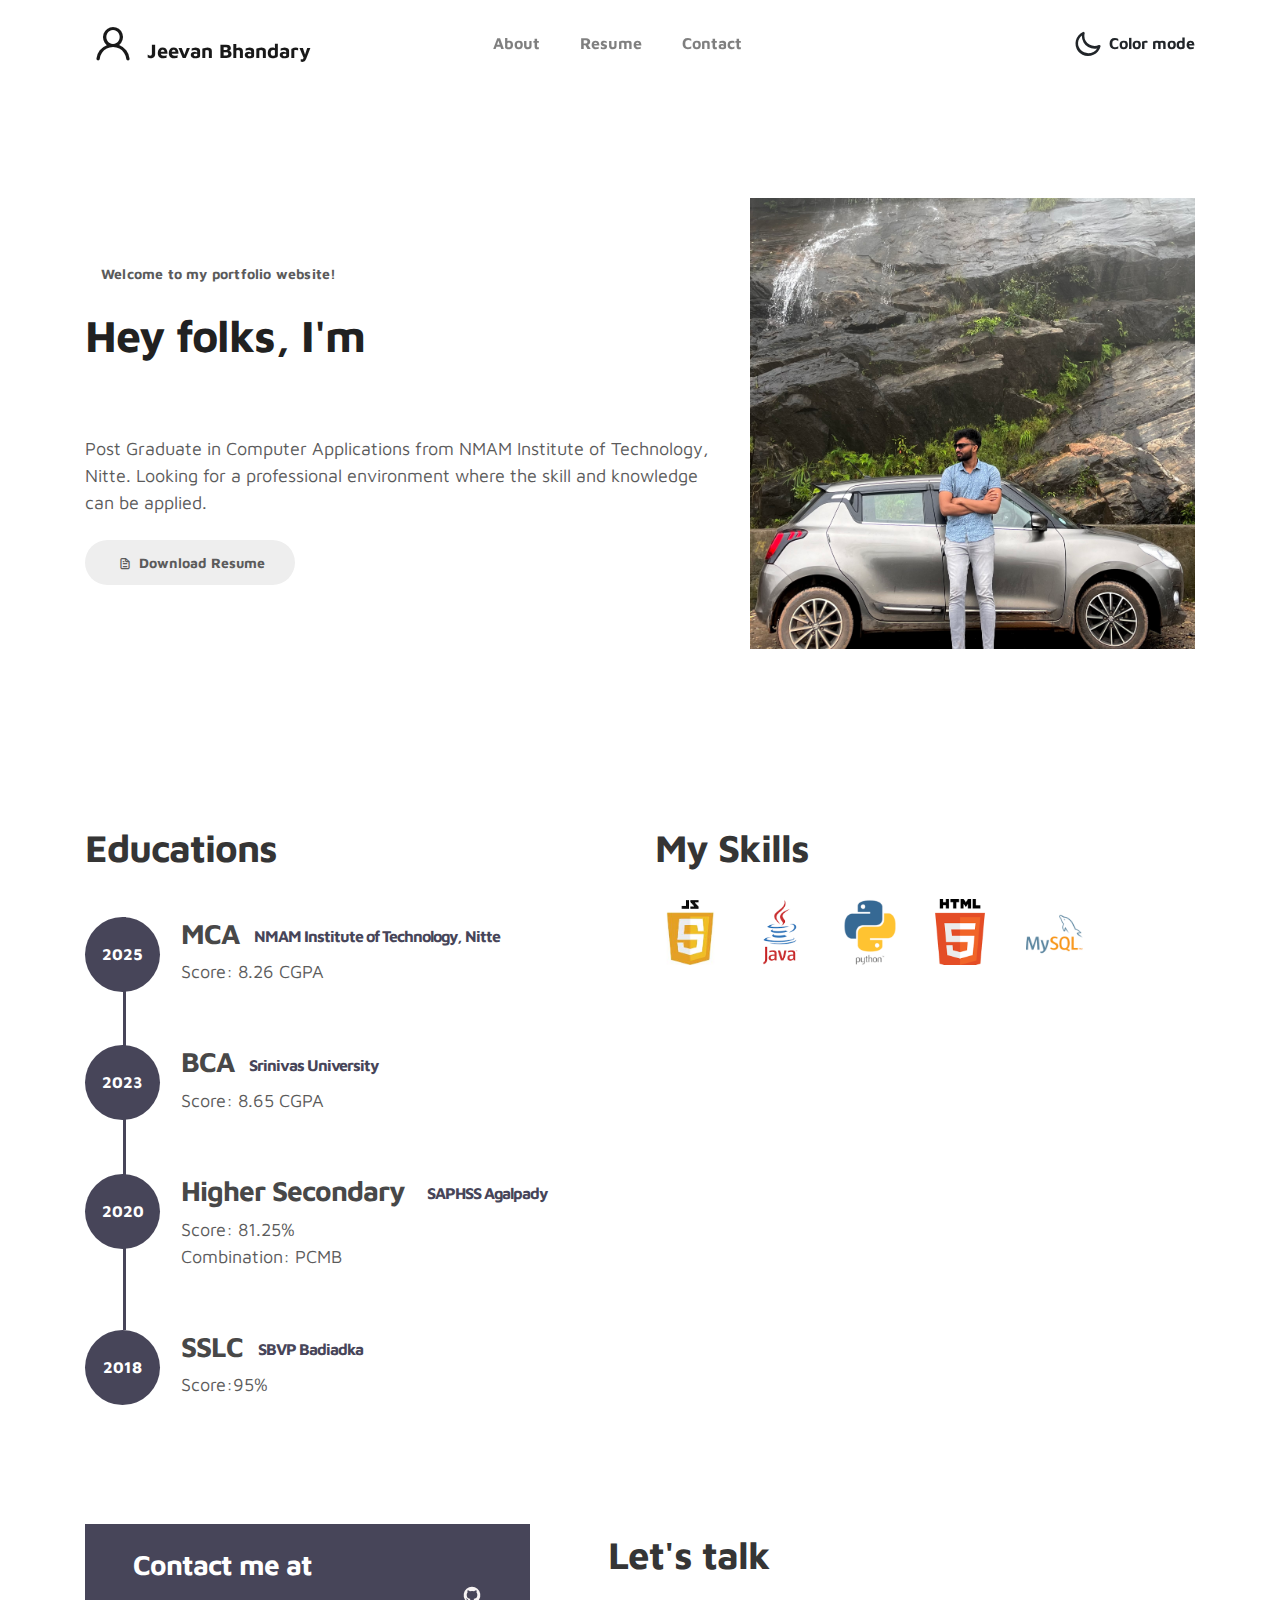
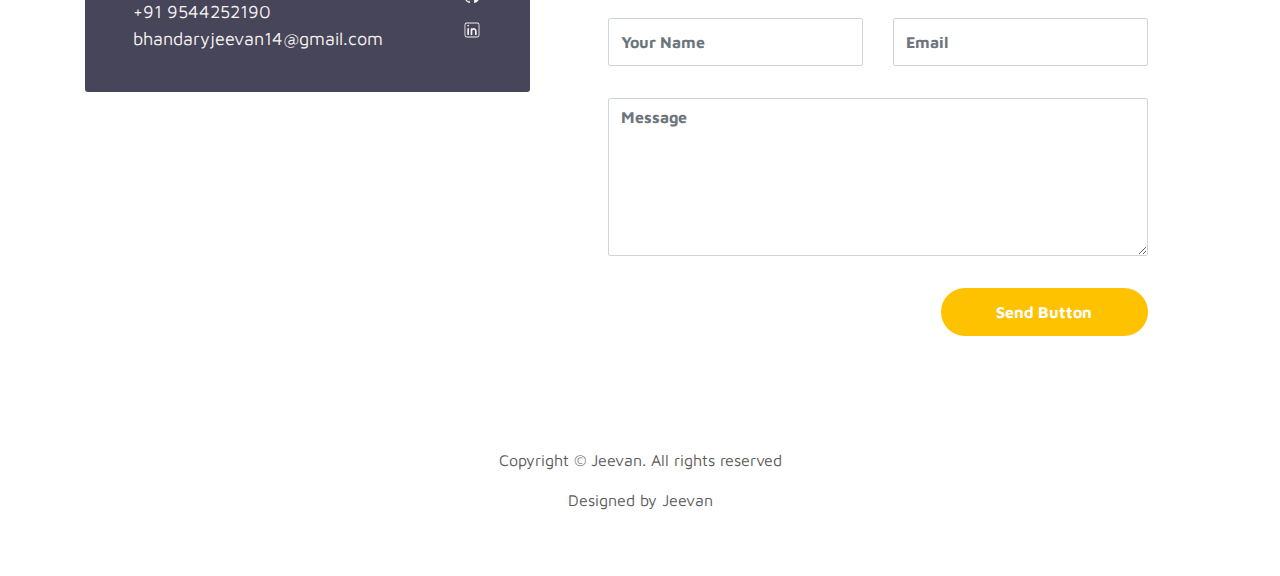
==== commit 5b45681d: "Minor Icon Changes" ====
--- a/index.html
+++ b/index.html
@@ -12,6 +12,7 @@
     <link rel="stylesheet" href="css/unicons.css">
     <link rel="stylesheet" href="css/owl.carousel.min.css">
     <link rel="stylesheet" href="css/owl.theme.default.min.css">
+    <link rel="stylesheet" href="css/icon-style.css">
 
     <!-- MAIN STYLE -->
     <link rel="stylesheet" href="css/tooplate-style.css">
@@ -286,9 +287,9 @@
                 </div>
 
                 <ul class="social-links">
-                     <li><a href="https://github.com/jeevanbhandary" class="uil uil-instagram" data-toggle="tooltip" data-placement="left" title="Dribbble"></a></li>
-                     <li><a href="#" class="uil uil-instagram" data-toggle="tooltip" data-placement="left" title="Instagram"></a></li>
-                     <li><a href="https://www.linkedin.com/in/jeevan-bhandary/" class="uil uil-instagram" data-toggle="tooltip" data-placement="left" title="Youtube"></a></li>
+                     <li><a href="https://github.com/jeevanbhandary" class="uil uil--github" data-toggle="tooltip" data-placement="left" title="Github"></a></li>
+                     <!-- <li><a href="#" class="uil uil-instagram" data-toggle="tooltip" data-placement="left" title="Instagram"></a></li> -->
+                     <li><a href="https://www.linkedin.com/in/jeevan-bhandary/" class="uil circum--linkedin" data-toggle="tooltip" data-placement="left" title="LinkedIn"></a></li>
                 </ul>
             </div>
           </div>
--- a/css/icon-style.css
+++ b/css/icon-style.css
@@ -0,0 +1,31 @@
+*{
+    .uil--github {
+        display: inline-block;
+        width: 1em;
+        height: 2em;
+        --svg: url("data:image/svg+xml,%3Csvg xmlns='http://www.w3.org/2000/svg' viewBox='0 0 24 24'%3E%3Cpath fill='%23000' d='M12 2.247a10 10 0 0 0-3.162 19.487c.5.088.687-.212.687-.475c0-.237-.012-1.025-.012-1.862c-2.513.462-3.163-.613-3.363-1.175a3.636 3.636 0 0 0-1.025-1.413c-.35-.187-.85-.65-.013-.662a2.001 2.001 0 0 1 1.538 1.025a2.137 2.137 0 0 0 2.912.825a2.104 2.104 0 0 1 .638-1.338c-2.225-.25-4.55-1.112-4.55-4.937a3.892 3.892 0 0 1 1.025-2.688a3.594 3.594 0 0 1 .1-2.65s.837-.262 2.75 1.025a9.427 9.427 0 0 1 5 0c1.912-1.3 2.75-1.025 2.75-1.025a3.593 3.593 0 0 1 .1 2.65a3.869 3.869 0 0 1 1.025 2.688c0 3.837-2.338 4.687-4.562 4.937a2.368 2.368 0 0 1 .674 1.85c0 1.338-.012 2.413-.012 2.75c0 .263.187.575.687.475A10.005 10.005 0 0 0 12 2.247'/%3E%3C/svg%3E");
+        background-color: currentColor;
+        -webkit-mask-image: var(--svg);
+        mask-image: var(--svg);
+        -webkit-mask-repeat: no-repeat;
+        mask-repeat: no-repeat;
+        -webkit-mask-size: 100% 100%;
+        mask-size: 100% 100%;
+        /* size: 50px; */
+      }
+}
+*{
+    .circum--linkedin {
+        display: inline-block;
+        width: 1em;
+        height: 1em;
+        --svg: url("data:image/svg+xml,%3Csvg xmlns='http://www.w3.org/2000/svg' viewBox='0 0 24 24'%3E%3Cpath fill='%23000' d='M18.44 3.06H5.56a2.507 2.507 0 0 0-2.5 2.5v12.88a2.507 2.507 0 0 0 2.5 2.5h12.88a2.5 2.5 0 0 0 2.5-2.5V5.56a2.5 2.5 0 0 0-2.5-2.5m1.5 15.38a1.51 1.51 0 0 1-1.5 1.5H5.56a1.51 1.51 0 0 1-1.5-1.5V5.56a1.51 1.51 0 0 1 1.5-1.5h12.88a1.51 1.51 0 0 1 1.5 1.5Z'/%3E%3Cpath fill='%23000' d='M6.376 10.748a1 1 0 1 1 2 0v6.5a1 1 0 0 1-2 0Z'/%3E%3Ccircle cx='7.376' cy='6.744' r='1' fill='%23000'/%3E%3Cpath fill='%23000' d='M17.62 13.37v3.88a1 1 0 1 1-2 0v-3.88a1.615 1.615 0 1 0-3.23 0v3.88a1 1 0 0 1-2 0v-6.5a1.016 1.016 0 0 1 1-1a.94.94 0 0 1 .84.47a3.61 3.61 0 0 1 5.39 3.15'/%3E%3C/svg%3E");
+        background-color: currentColor;
+        -webkit-mask-image: var(--svg);
+        mask-image: var(--svg);
+        -webkit-mask-repeat: no-repeat;
+        mask-repeat: no-repeat;
+        -webkit-mask-size: 100% 100%;
+        mask-size: 100% 100%;
+      }
+}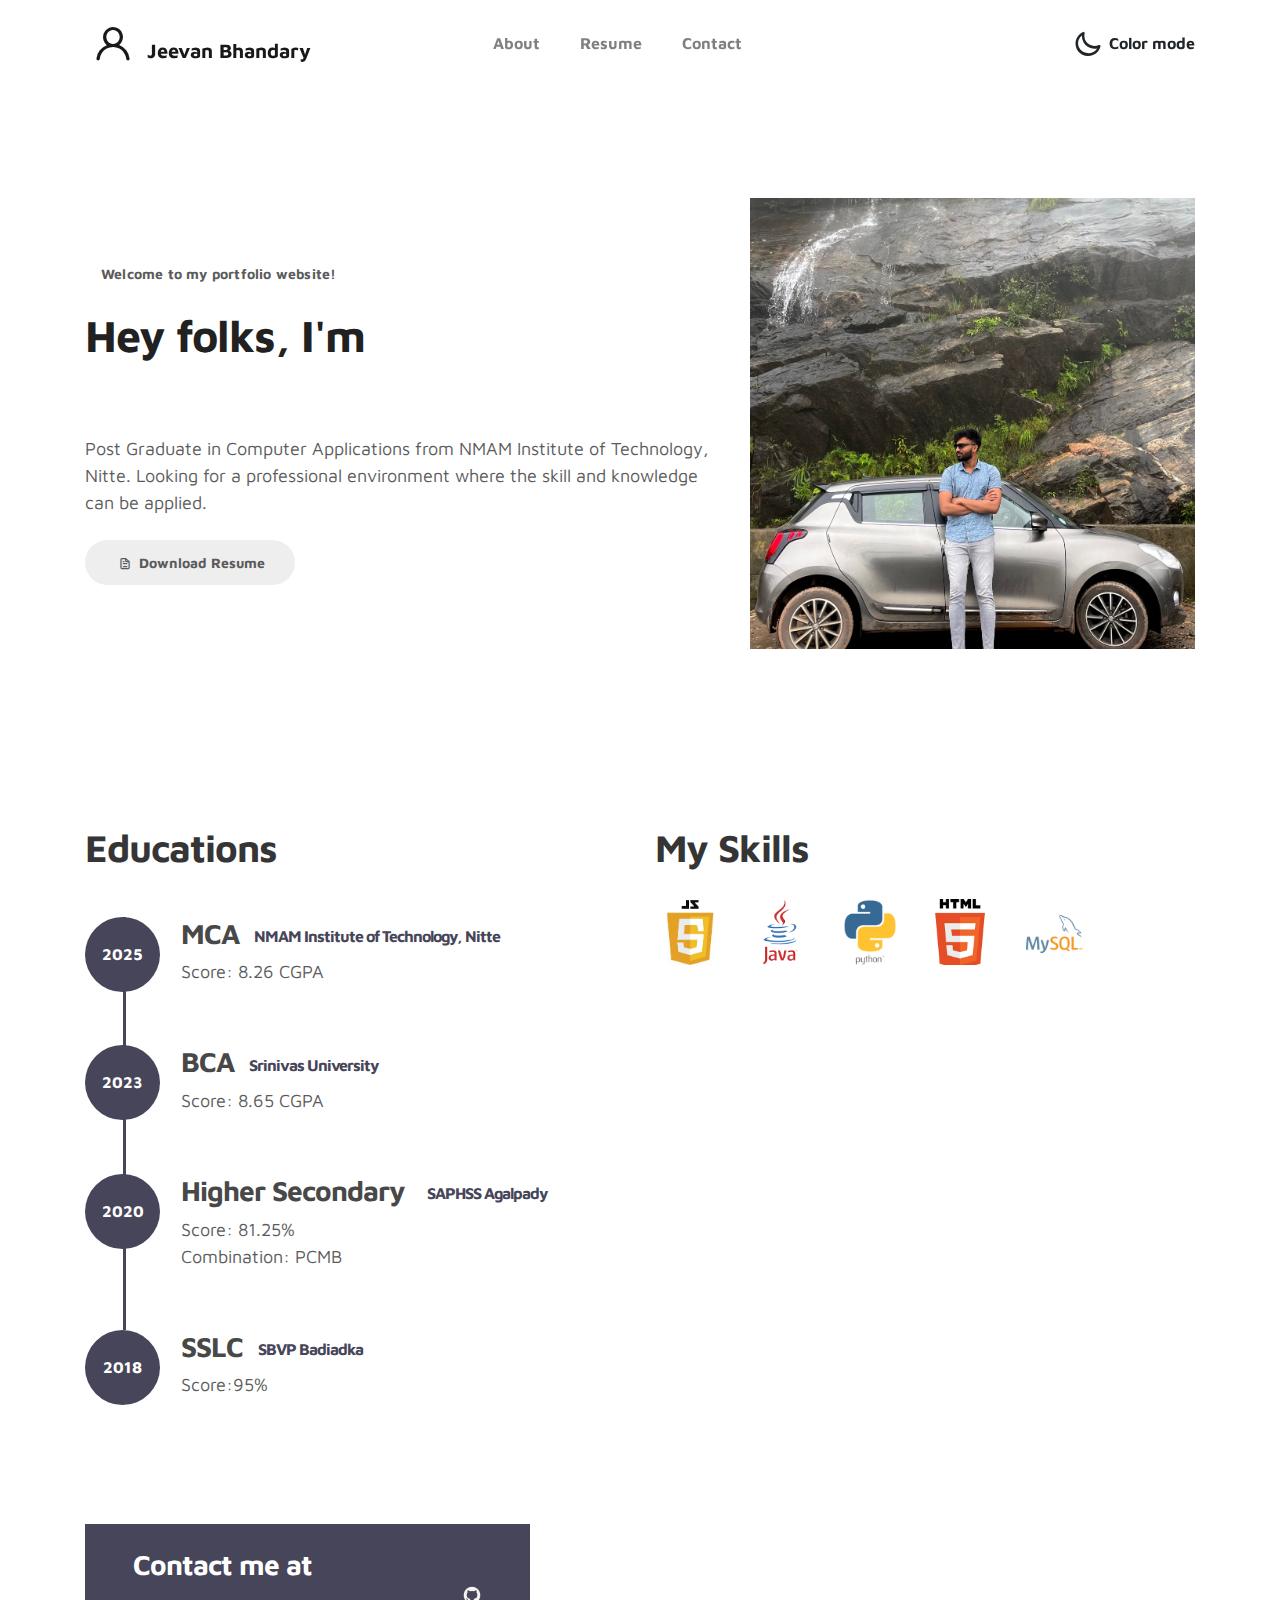
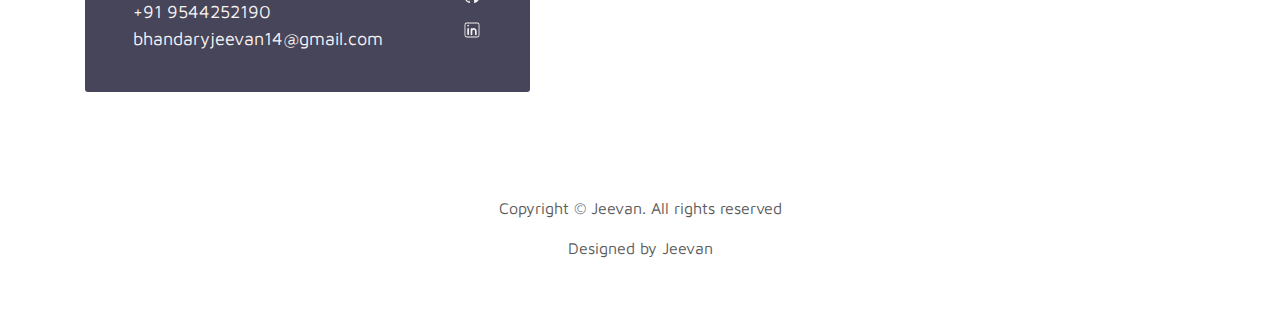
==== commit e9641656: "Update index.html" ====
--- a/index.html
+++ b/index.html
@@ -294,7 +294,7 @@
             </div>
           </div>
 
-          <div class="col-lg-6 col-12">
+<!--           <div class="col-lg-6 col-12">
             <div class="contact-form">
               <h2 class="mb-4"> Let's talk</h2>
 
@@ -318,7 +318,7 @@
                 </div>
               </form>
             </div>
-          </div>
+          </div> -->
 
         </div>
       </div>
@@ -348,4 +348,4 @@
     <script src="js/custom.js"></script>
 
   </body>
-</html>+</html>
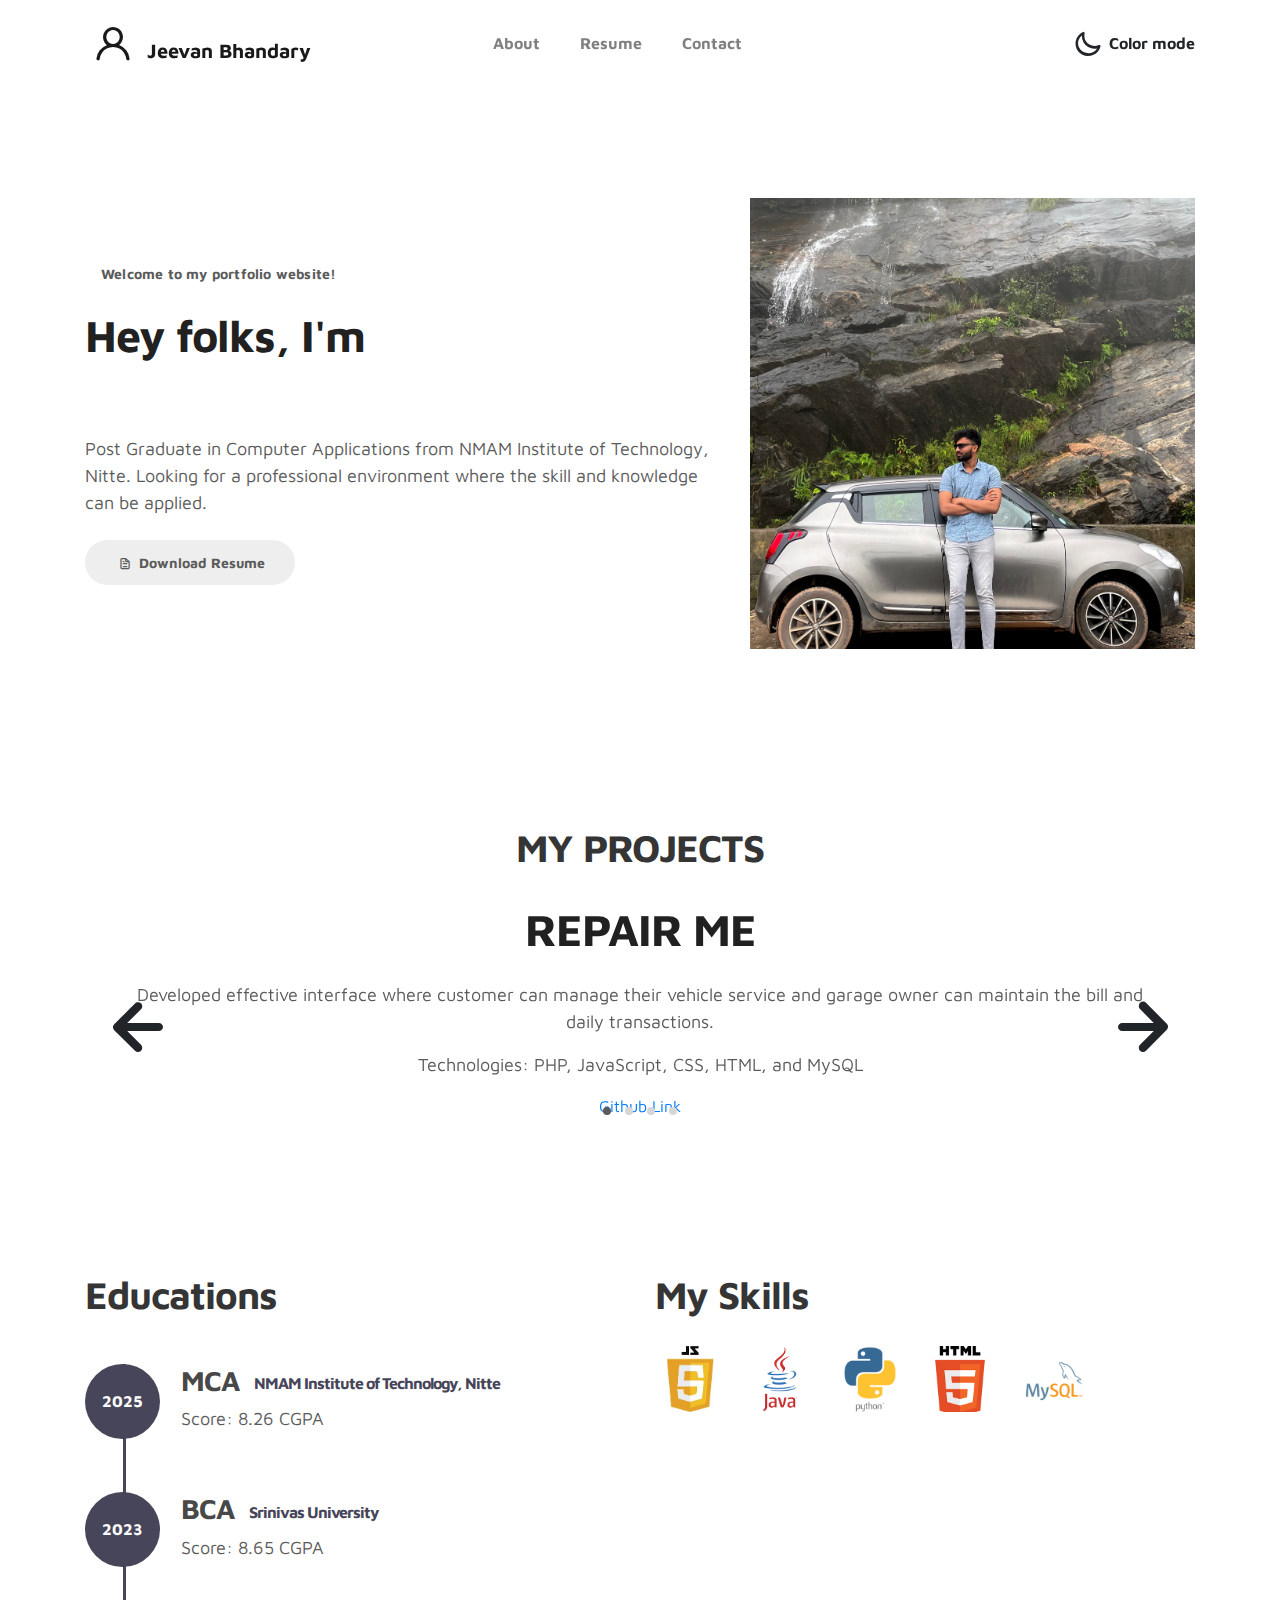
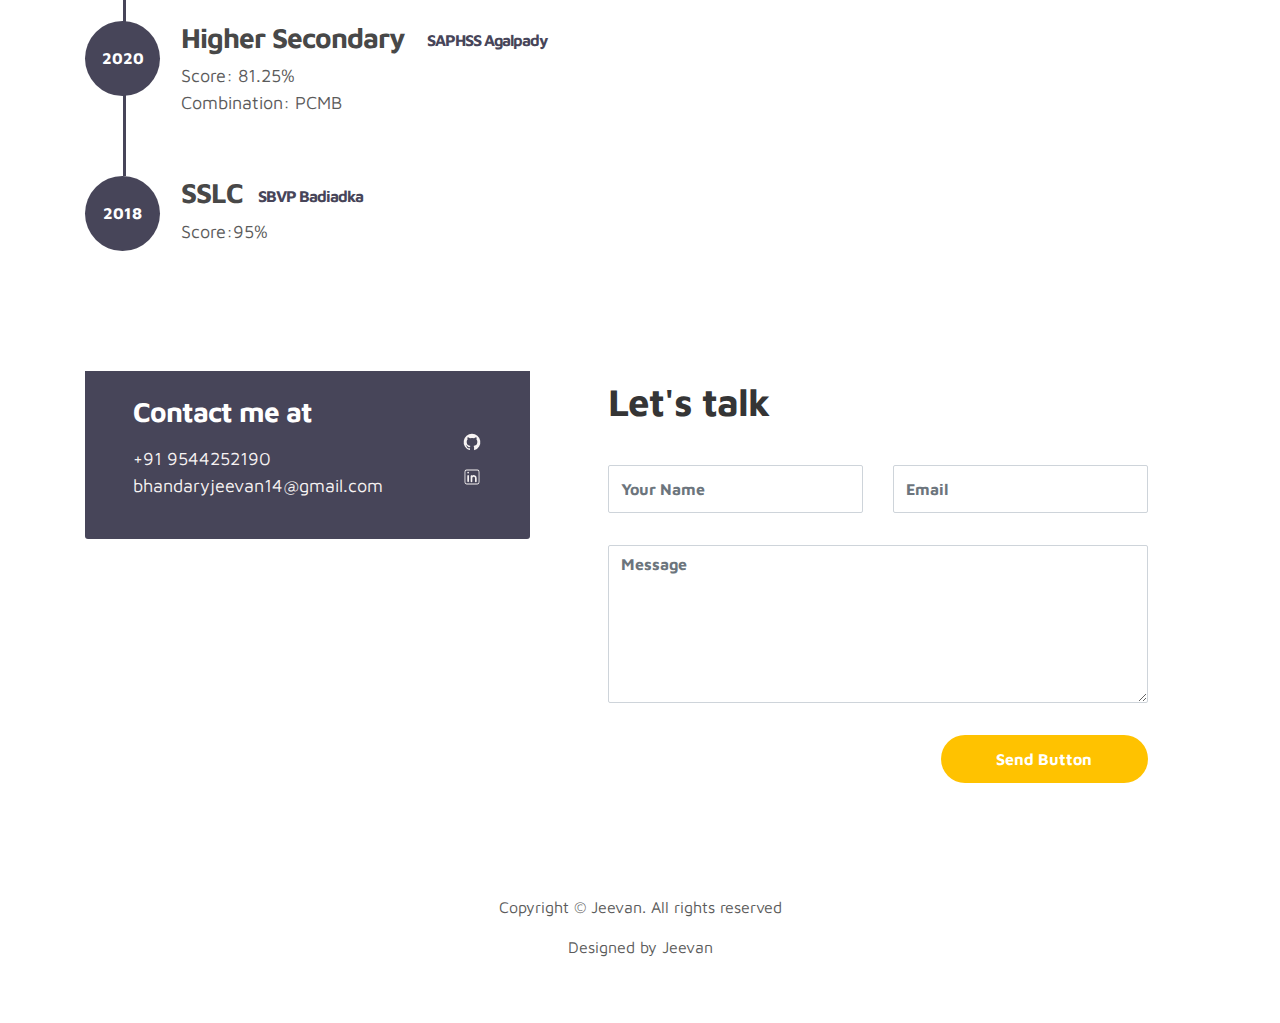
==== commit b347de32: "Projects added" ====
--- a/index.html
+++ b/index.html
@@ -104,52 +104,61 @@
     </section>
 
     <!-- PROJECTS -->
-    <!-- <section class="project py-5" id="project">
+     <section class="project py-5" id="project">
         <div class="container">
                 
                 <div class="row">
                   <div class="col-lg-11 text-center mx-auto col-12">
 
                       <div class="col-lg-8 mx-auto">
-                        <h2>Things I have designed for digital media agencies</h2>
+                        <h2>MY PROJECTS</h2>
                       </div>
 
                       <div class="owl-carousel owl-theme">
                         <div class="item">
                           <div class="project-info">
-                            <img src="images/project/project-image01.png" class="img-fluid" alt="project image">
+                            <h1> REPAIR ME</h1>
+                            <p>Developed effective interface where customer can manage their vehicle service and garage owner can maintain the
+                              bill and daily transactions.</p><p> Technologies: PHP, JavaScript, CSS, HTML, and MySQL </p>
+                              <a href="https://github.com/JeevanBhandary/REPAIR_ME"><i class='uil uil-project'></i> Github Link</a>
                           </div>
                         </div>
 
                         <div class="item">
                           <div class="project-info">
-                            <img src="images/project/project-image02.png" class="img-fluid" alt="project image">
+                            <h1>Currency Converter</h1>
+                            <p>Real time currency converter using Flutter and Dart with real time API</p><p>Technologies: PHP, HTML and MYSQL</p>
+                              <a href="https://github.com/JeevanBhandary/Currency_Converter"><i class='uil uil-project'></i> Github Link</a>
                           </div>
                         </div>
 
                         <div class="item">
                           <div class="project-info">
-                            <img src="images/project/project-image03.png" class="img-fluid" alt="project image">
-                          </div>
+                          <h1>IFSC Code Finder</h1>
+                          <p> User friendly interface to find the IFSC code of banks that are stored in the database.
+                          </p>
+                            <!-- <a href="https://github.com/JeevanBhandary/Currency_Converter"><i class='uil uil-project'></i> Github Link</a> -->
+                        </div>
                         </div>
 
                         <div class="item">
                           <div class="project-info">
-                            <img src="images/project/project-image04.png" class="img-fluid" alt="project image">
+                            <h1>Weather App</h1>
+                            <p> User friendly interface to find the temparature of particular place using real time API.
+                            </p><p>
+                              Technologies: Flutter
+                            </p>
+                              <a href="https://github.com/JeevanBhandary/Weather_App"><i class='uil uil-project'></i> Github Link</a>
                           </div>
                         </div>
 
-                        <div class="item">
-                          <div class="project-info">
-                            <img src="images/project/project-image05.png" class="img-fluid" alt="project image">
-                          </div>
-                        </div>
+                       
                       </div>
 
                   </div>
                 </div>
         </div>
-    </section> -->
+    </section>
 
     <!-- FEATURES -->
     <section class="resume py-5 d-lg-flex justify-content-center align-items-center" id="resume">
@@ -294,7 +303,7 @@
             </div>
           </div>
 
-<!--           <div class="col-lg-6 col-12">
+          <div class="col-lg-6 col-12">
             <div class="contact-form">
               <h2 class="mb-4"> Let's talk</h2>
 
@@ -318,7 +327,7 @@
                 </div>
               </form>
             </div>
-          </div> -->
+          </div>
 
         </div>
       </div>
@@ -348,4 +357,4 @@
     <script src="js/custom.js"></script>
 
   </body>
-</html>
+</html>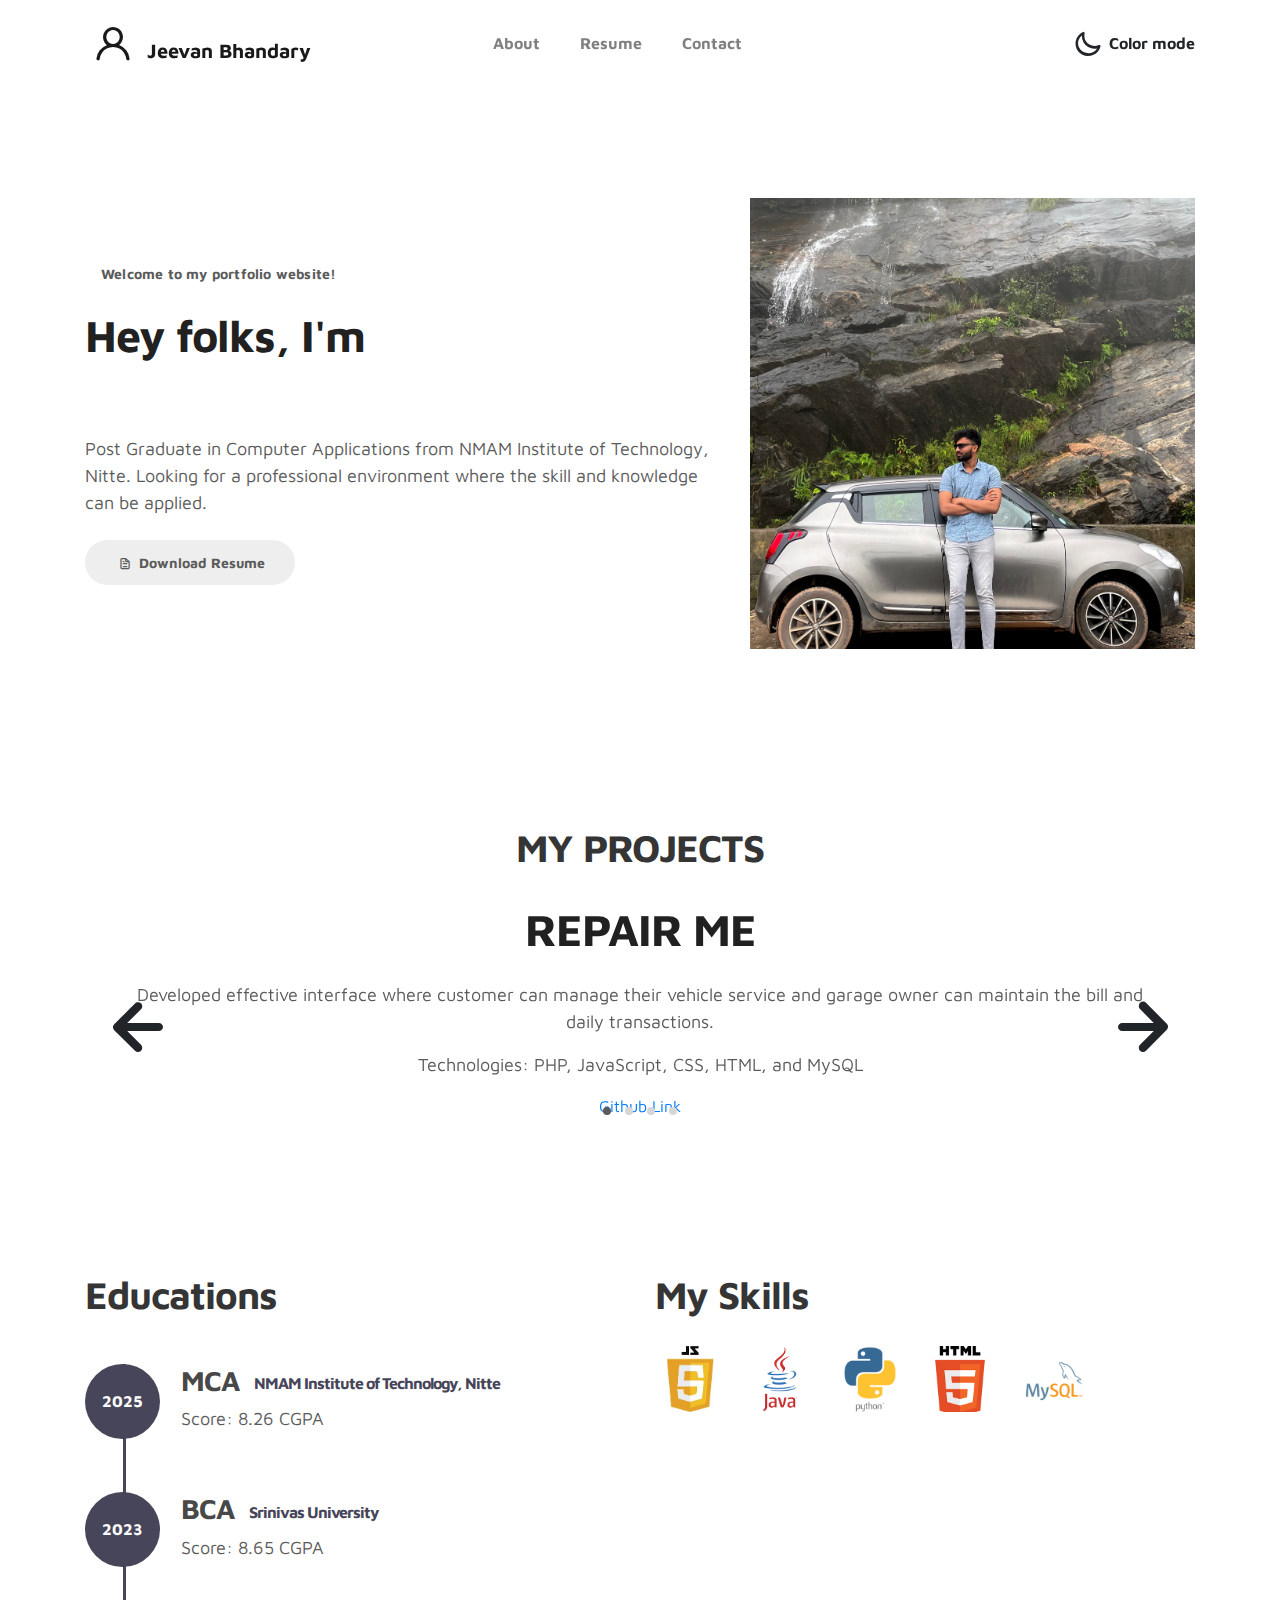
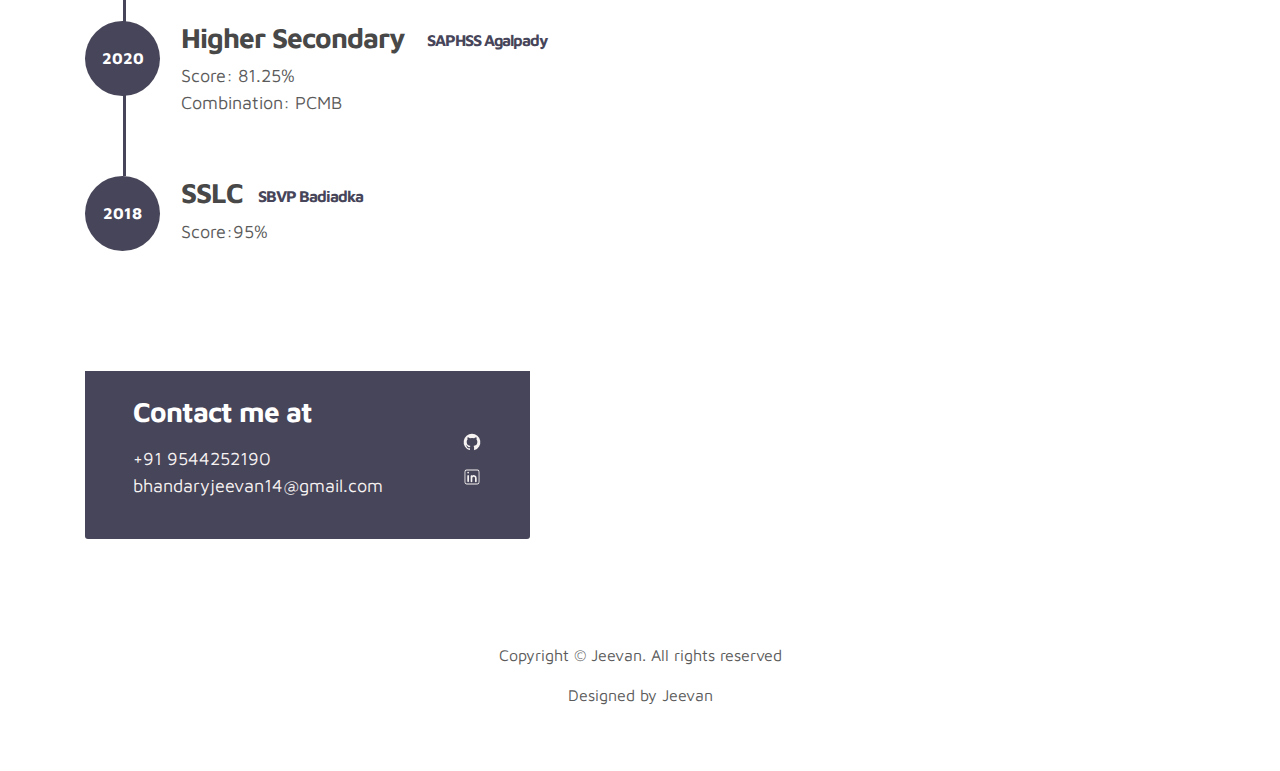
==== commit abeb2756: "Projects added" ====
--- a/index.html
+++ b/index.html
@@ -87,7 +87,7 @@
                         <p>Post Graduate in Computer Applications from NMAM Institute of Technology, Nitte.  Looking for a professional environment where the skill and knowledge can be applied.</p>
                         
                         <div class="custom-btn-group mt-4">
-                          <a href="https://drive.google.com/file/d/1LUV8qBzth791BKgAysu0DZSqopSw77GV/view?usp=sharing" class="btn mr-lg-2 custom-btn"><i class='uil uil-file-alt'></i> Download Resume</a>
+                          <a href="https://drive.google.com/file/d/1enAxNcBHiw9YanYds0bJ4a6F4lwuTVFy/view?usp=sharing" class="btn mr-lg-2 custom-btn"><i class='uil uil-file-alt'></i> Download Resume</a>
                           <!-- <a href="#contact" class="btn custom-btn custom-btn-bg custom-btn-link">Get a free quote</a> -->
                         </div>
                     </div>
@@ -303,7 +303,7 @@
             </div>
           </div>
 
-          <div class="col-lg-6 col-12">
+<!--           <div class="col-lg-6 col-12">
             <div class="contact-form">
               <h2 class="mb-4"> Let's talk</h2>
 
@@ -327,7 +327,7 @@
                 </div>
               </form>
             </div>
-          </div>
+          </div> -->
 
         </div>
       </div>
@@ -357,4 +357,4 @@
     <script src="js/custom.js"></script>
 
   </body>
-</html>+</html>
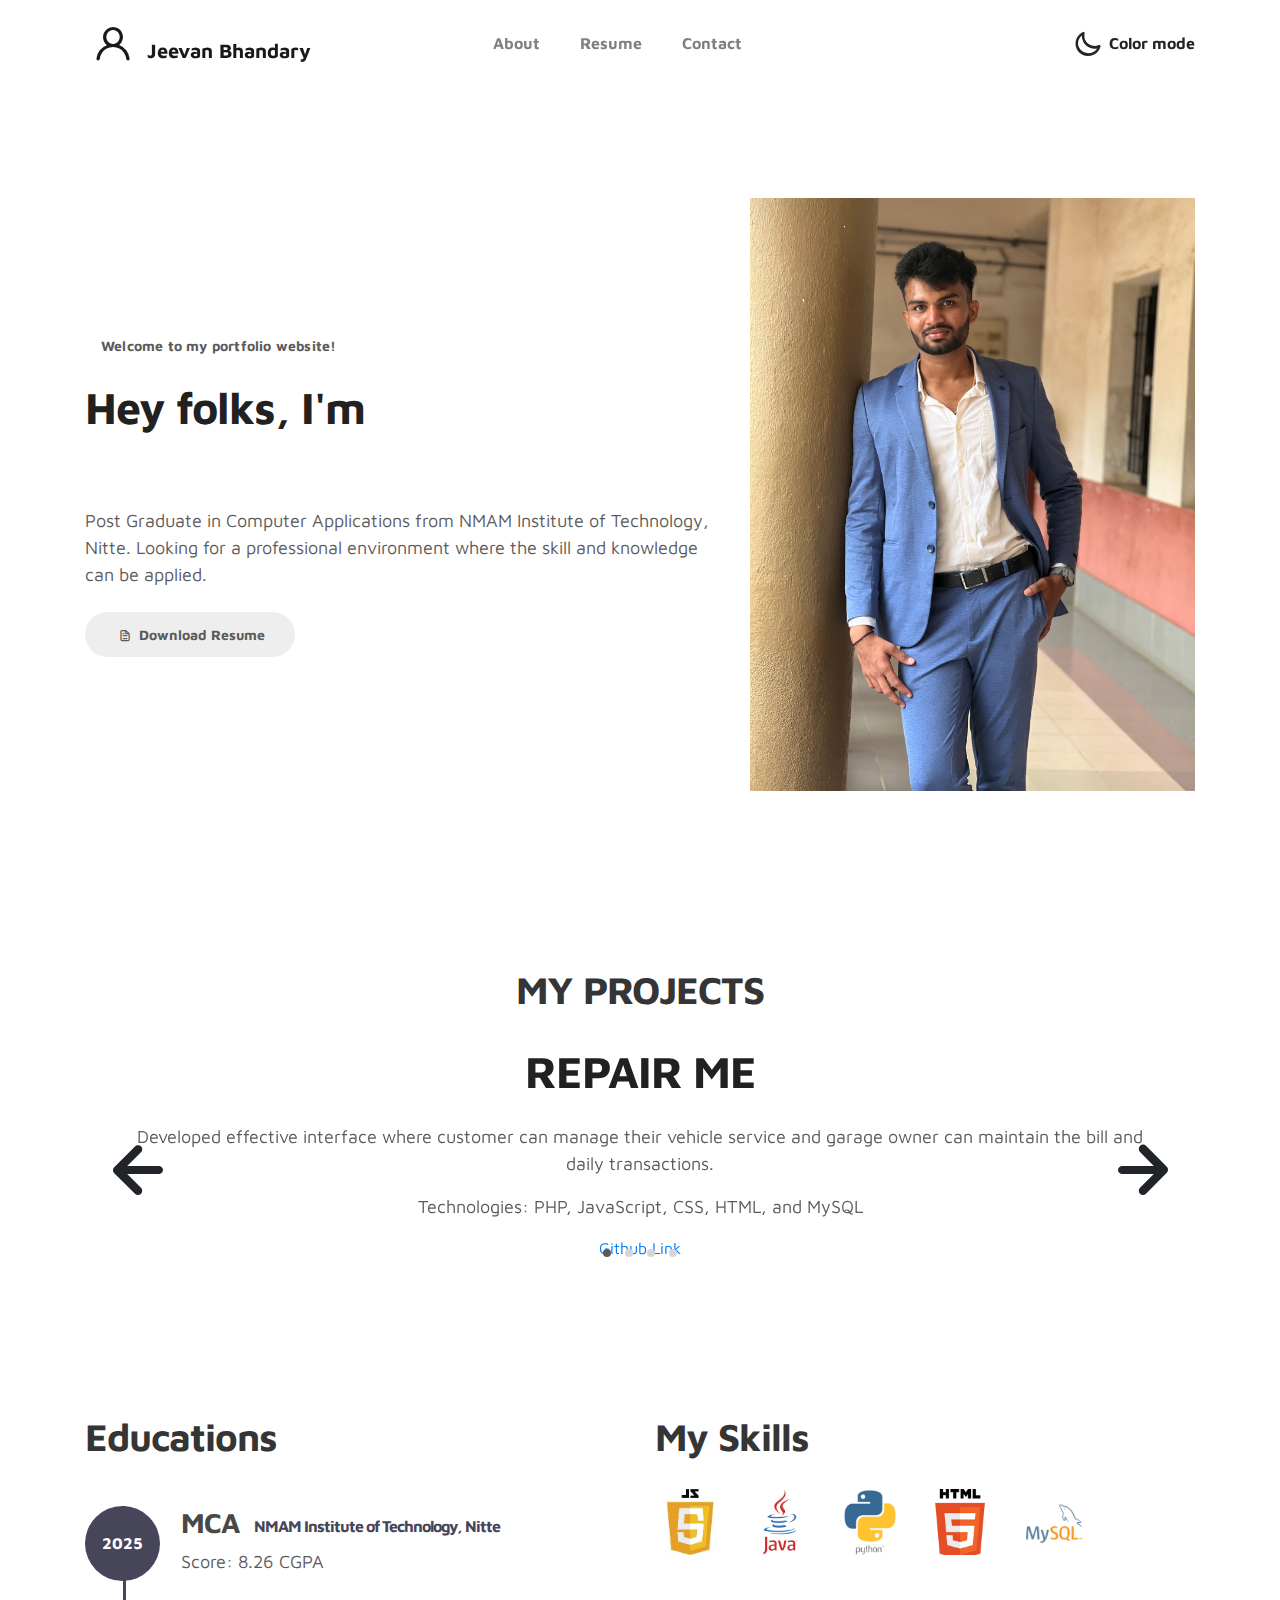
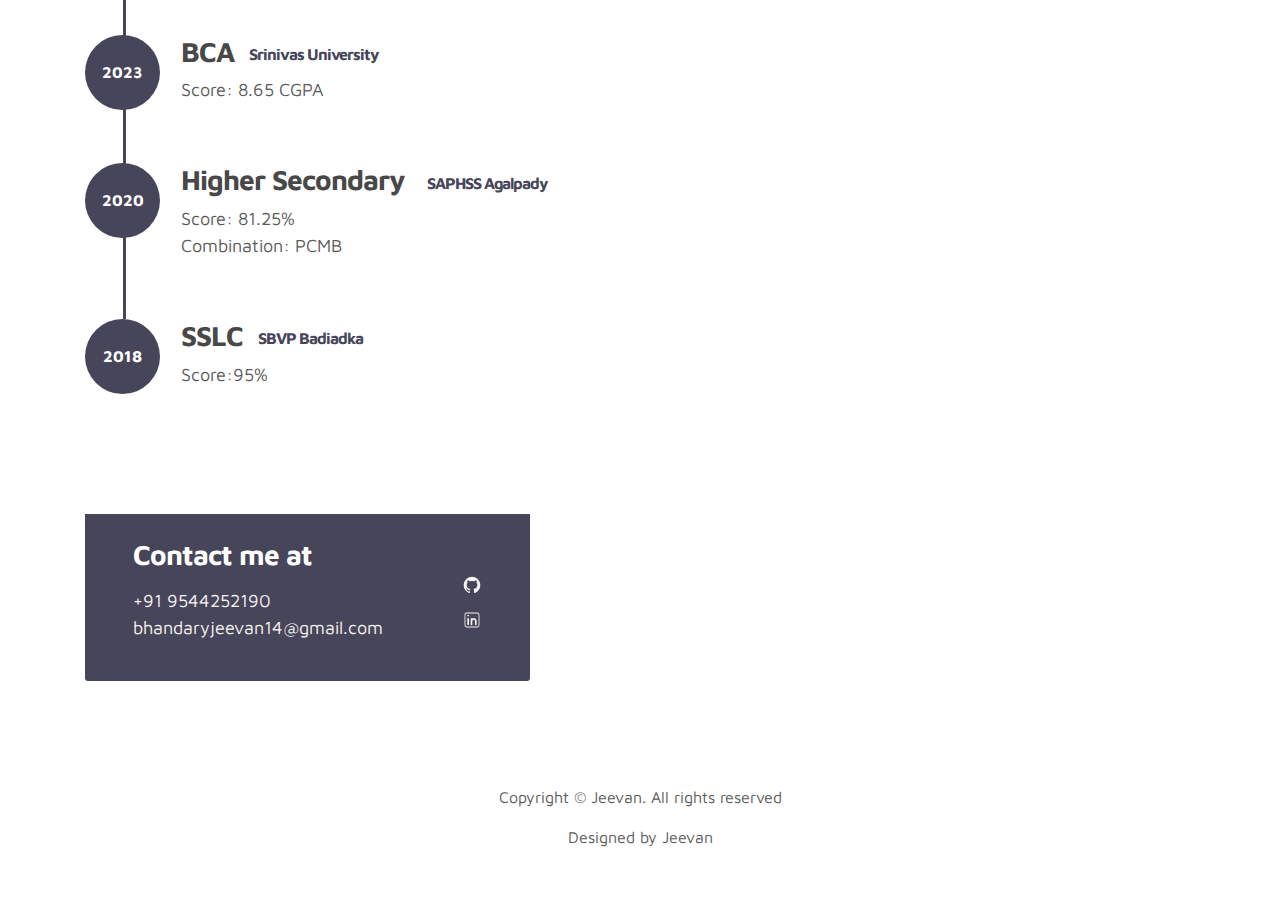
==== commit 63ec1333: "Update index.html" ====
--- a/index.html
+++ b/index.html
@@ -87,7 +87,7 @@
                         <p>Post Graduate in Computer Applications from NMAM Institute of Technology, Nitte.  Looking for a professional environment where the skill and knowledge can be applied.</p>
                         
                         <div class="custom-btn-group mt-4">
-                          <a href="https://drive.google.com/file/d/1enAxNcBHiw9YanYds0bJ4a6F4lwuTVFy/view?usp=sharing" class="btn mr-lg-2 custom-btn"><i class='uil uil-file-alt'></i> Download Resume</a>
+                          <a href="https://drive.google.com/file/d/18TDmZ9aIr1L_moiT1DzvdLfinVSWoQ2Q/view?usp=sharing" class="btn mr-lg-2 custom-btn"><i class='uil uil-file-alt'></i> Download Resume</a>
                           <!-- <a href="#contact" class="btn custom-btn custom-btn-bg custom-btn-link">Get a free quote</a> -->
                         </div>
                     </div>
